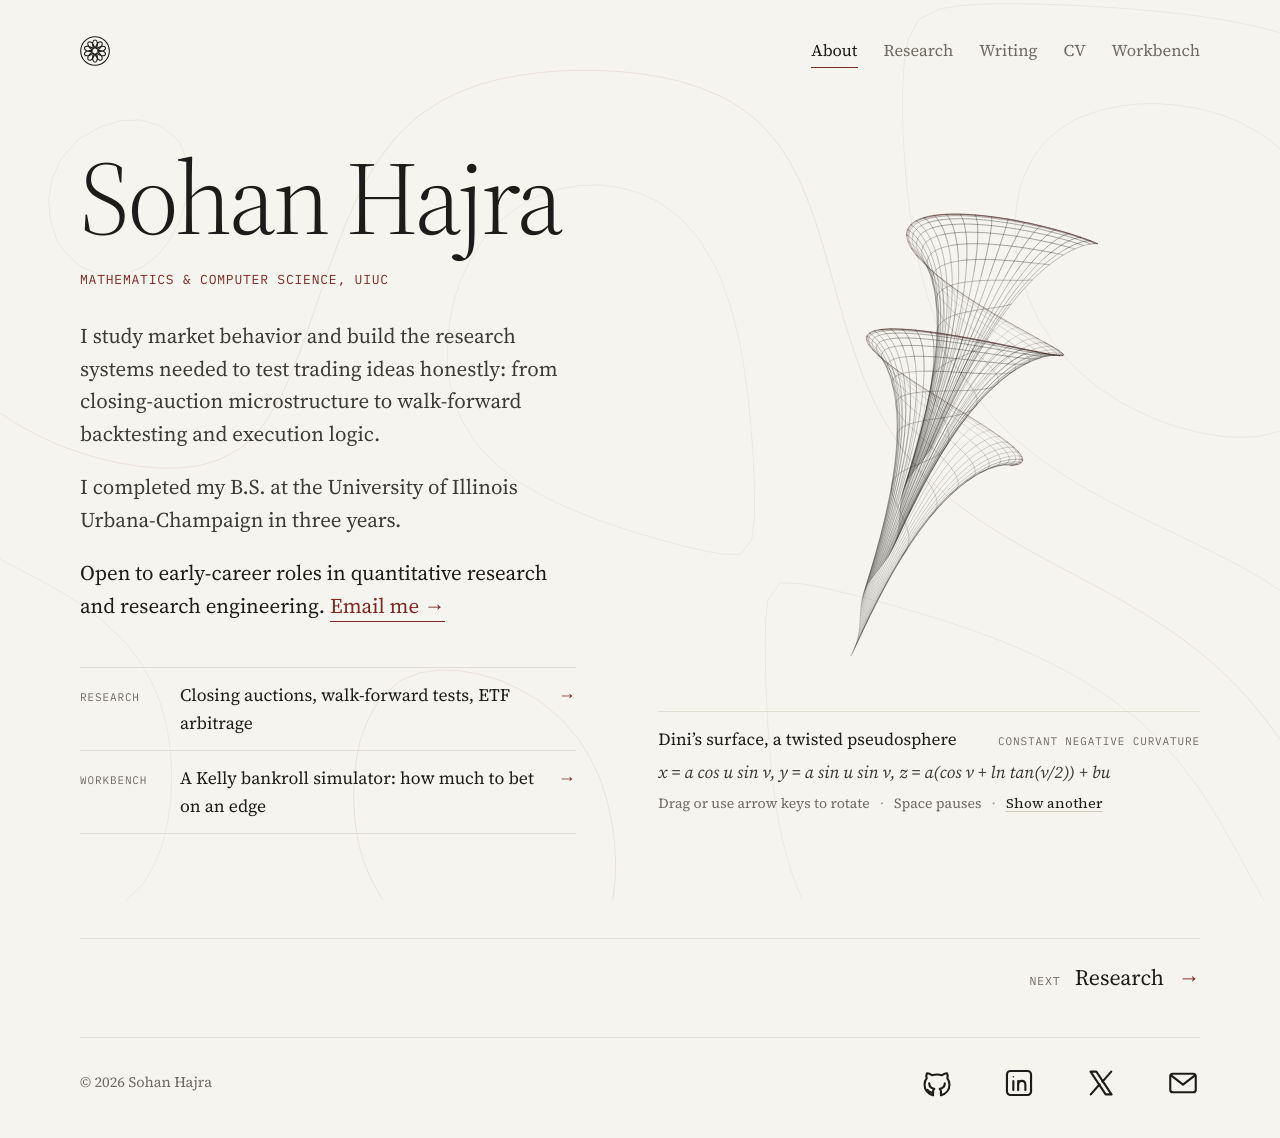
==== index.html @ a14c6133 "Review fixes: more space under sequel kicker (more on phone), question marks in Revisited heads, car" ====
<!doctype html>
<html lang="en">
<head>
  <meta charset="utf-8">
  <meta name="viewport" content="width=device-width, initial-scale=1">
  <title>Sohan Hajra</title>
  <meta name="description" content="Sohan Hajra: Mathematics & Computer Science, UIUC. Market-microstructure research, systematic trading research infrastructure, and trading-system engineering.">
  <meta name="theme-color" content="#f6f4ee">
  <meta name="author" content="Sohan Hajra">
  <link rel="canonical" href="https://sohanhajra.github.io/">
  <meta property="og:title" content="Sohan Hajra · Quantitative research & trading systems">
  <meta property="og:description" content="Market-microstructure research, systematic trading research infrastructure, and trading-system engineering.">
  <meta property="og:type" content="website">
  <meta property="og:url" content="https://sohanhajra.github.io/">
  <meta property="og:image" content="https://sohanhajra.github.io/assets/og.jpg">
  <meta name="twitter:card" content="summary_large_image">
  <meta name="twitter:image" content="https://sohanhajra.github.io/assets/og.jpg">
  <link rel="alternate" type="application/rss+xml" title="Sohan Hajra · Writing" href="writing/feed.xml">
<link rel="icon" href="favicon.svg" type="image/svg+xml">
  <link rel="manifest" href="site.webmanifest">
  <link rel="preload" href="assets/fonts/sourceserif4-normal-300-600-latin.woff2" as="font" type="font/woff2" crossorigin>
  <link rel="stylesheet" href="assets/fonts.css">
  <link rel="stylesheet" href="assets/styles.css">
  <script src="assets/nav.js" defer></script>
  <script src="assets/ambient.js" defer></script>
  <script src="assets/hero.js" defer></script>
  <script src="assets/kelly.js" defer></script>
</head>
<body>
<script>(function(){var h=location.hash.slice(1),o={research:1,writing:1,cv:1,workbench:1,play:1,kelly:1,work:1,approach:1,publication:1,experience:1,"additional-work":1};document.body.setAttribute("data-page",o[h]?"other":"about")})()</script>
<div class="ambient" aria-hidden="true"><canvas id="ambient"></canvas></div>
<a class="skip-link" href="#main">Skip to content</a>
<div class="site">
  <header class="site-header"><a class="brand" href="#about" aria-label="Sohan Hajra, home"><svg class="sigil" viewBox="0 0 64 64" aria-hidden="true" focusable="false"><circle class="sigil-ring" cx="32" cy="32" r="30.5"/><path class="sigil-rose" pathLength="10" d="M35 26.8C35.8 25 36.4 23.1 36.8 21.3C37.1 19.5 37.2 17.8 37.1 16.2C37 14.7 36.7 13.3 36.2 12.1C35.8 11 35.1 10 34.4 9.4C33.6 8.8 32.8 8.5 32 8.5C31.2 8.5 30.4 8.8 29.6 9.4C28.9 10 28.2 11 27.8 12.1C27.3 13.3 27 14.7 26.9 16.2C26.8 17.8 26.9 19.5 27.2 21.3C27.6 23.1 28.2 25 29 26.8M36 36.5C37.5 37.8 39.1 38.9 40.7 39.8C42.3 40.7 43.9 41.4 45.4 41.8C46.9 42.1 48.4 42.3 49.6 42.2C50.9 42.1 51.9 41.7 52.7 41.2C53.5 40.7 54.1 40 54.3 39.3C54.6 38.5 54.6 37.6 54.2 36.7C53.8 35.8 53.2 34.9 52.2 34.1C51.3 33.3 50 32.6 48.6 32C47.1 31.4 45.4 31 43.6 30.8C41.8 30.5 39.9 30.5 37.9 30.7M26.5 34.4C24.8 35.4 23.2 36.6 21.9 37.8C20.5 39.1 19.4 40.4 18.6 41.7C17.7 43.1 17.2 44.4 16.9 45.6C16.6 46.8 16.6 47.9 16.8 48.9C17 49.8 17.5 50.5 18.2 51C18.9 51.5 19.7 51.7 20.7 51.7C21.6 51.6 22.7 51.2 23.7 50.6C24.8 49.9 25.9 49 26.9 47.8C27.9 46.6 28.8 45.1 29.6 43.4C30.4 41.8 31 39.9 31.4 38M31.4 26C31 24.1 30.4 22.2 29.6 20.6C28.8 18.9 27.9 17.4 26.9 16.2C25.9 15 24.8 14.1 23.7 13.4C22.7 12.8 21.6 12.4 20.7 12.3C19.7 12.3 18.9 12.5 18.2 13C17.5 13.5 17 14.2 16.8 15.1C16.6 16.1 16.6 17.2 16.9 18.4C17.2 19.6 17.7 20.9 18.6 22.3C19.4 23.6 20.5 24.9 21.9 26.2C23.2 27.4 24.8 28.6 26.5 29.6M37.9 33.3C39.9 33.5 41.8 33.5 43.6 33.2C45.4 33 47.1 32.6 48.6 32C50 31.4 51.3 30.7 52.2 29.9C53.2 29.1 53.8 28.2 54.2 27.3C54.6 26.4 54.6 25.5 54.3 24.7C54.1 24 53.5 23.3 52.7 22.8C51.9 22.3 50.9 21.9 49.6 21.8C48.4 21.7 46.9 21.9 45.4 22.2C43.9 22.6 42.3 23.3 40.7 24.2C39.1 25.1 37.5 26.2 36 27.5M29 37.2C28.2 39 27.6 40.9 27.2 42.7C26.9 44.5 26.8 46.2 26.9 47.8C27 49.3 27.3 50.7 27.8 51.9C28.2 53 28.9 54 29.6 54.6C30.4 55.2 31.2 55.5 32 55.5C32.8 55.5 33.6 55.2 34.4 54.6C35.1 54 35.8 53 36.2 51.9C36.7 50.7 37 49.3 37.1 47.8C37.2 46.2 37.1 44.5 36.8 42.7C36.4 40.9 35.8 39 35 37.2M28 27.5C26.5 26.2 24.9 25.1 23.3 24.2C21.7 23.3 20.1 22.6 18.6 22.2C17.1 21.9 15.6 21.7 14.4 21.8C13.1 21.9 12.1 22.3 11.3 22.8C10.5 23.3 9.9 24 9.7 24.7C9.4 25.5 9.4 26.4 9.8 27.3C10.2 28.2 10.8 29.1 11.8 29.9C12.7 30.7 14 31.4 15.4 32C16.9 32.6 18.6 33 20.4 33.2C22.2 33.5 24.1 33.5 26.1 33.3M37.5 29.6C39.2 28.6 40.8 27.4 42.1 26.2C43.5 24.9 44.6 23.6 45.4 22.3C46.3 20.9 46.8 19.6 47.1 18.4C47.4 17.2 47.4 16.1 47.2 15.1C47 14.2 46.5 13.5 45.8 13C45.1 12.5 44.3 12.3 43.3 12.3C42.4 12.4 41.3 12.8 40.3 13.4C39.2 14.1 38.1 15 37.1 16.2C36.1 17.4 35.2 18.9 34.4 20.6C33.6 22.2 33 24.1 32.6 26M32.6 38C33 39.9 33.6 41.8 34.4 43.4C35.2 45.1 36.1 46.6 37.1 47.8C38.1 49 39.2 49.9 40.3 50.6C41.3 51.2 42.4 51.6 43.3 51.7C44.3 51.7 45.1 51.5 45.8 51C46.5 50.5 47 49.8 47.2 48.9C47.4 47.9 47.4 46.8 47.1 45.6C46.8 44.4 46.3 43.1 45.4 41.7C44.6 40.4 43.5 39.1 42.1 37.8C40.8 36.6 39.2 35.4 37.5 34.4M26.1 30.7C24.1 30.5 22.2 30.5 20.4 30.8C18.6 31 16.9 31.4 15.4 32C14 32.6 12.7 33.3 11.8 34.1C10.8 34.9 10.2 35.8 9.8 36.7C9.4 37.6 9.4 38.5 9.7 39.3C9.9 40 10.5 40.7 11.3 41.2C12.1 41.7 13.1 42.1 14.4 42.2C15.6 42.3 17.1 42.1 18.6 41.8C20.1 41.4 21.7 40.7 23.3 39.8C24.9 38.9 26.5 37.8 28 36.5"/></svg><span class="wordmark">Sohan Hajra</span></a><nav class="primary-nav" aria-label="Primary"><a href="#about">About</a><a href="#research">Research</a><a href="#writing">Writing</a><a href="#cv">CV</a><a href="#workbench">Workbench</a></nav></header>

  <main id="main" tabindex="-1">

    <!-- ABOUT -->
    <section id="about" class="page-section" aria-labelledby="about-title">
      <div class="about-grid">
        <div class="about-intro">
          <h1 id="about-title" class="about-name">Sohan Hajra</h1>
          <p class="about-id">Mathematics &amp; Computer Science, UIUC</p>
        </div>
        <div class="about-more">
          <div class="about-bio">
            <p>I study market behavior and build the research systems needed to test trading ideas honestly: from closing-auction microstructure to walk-forward backtesting and execution logic.</p>
            <p>I completed my B.S. at the University of Illinois Urbana-Champaign in three years.</p>
            <p class="open-to">Open to early-career roles in quantitative research and research engineering. <a href="mailto:sohancollege27@gmail.com">Email me&nbsp;→</a></p>
          </div>
          <ul class="teasers" aria-label="Elsewhere on this site">
            <li><a href="#research"><span class="t-k">Research</span><span class="t-v">Closing auctions, walk-forward tests, ETF arbitrage</span><span class="arrow" aria-hidden="true">→</span></a></li>
            <li><a href="#workbench"><span class="t-k">Workbench</span><span class="t-v">A Kelly bankroll simulator: how much to bet on an edge</span><span class="arrow" aria-hidden="true">→</span></a></li>
          </ul>
        </div>

        <figure class="hero" aria-labelledby="hero-name">
          <div class="hero-stage" id="hero-stage">
            <canvas id="hero-canvas" tabindex="0" role="img" aria-label="An interactive mathematical object. Drag or use the arrow keys to rotate; press Space to pause."></canvas>
          </div>
          <figcaption>
            <div class="hero-title"><span id="hero-name">&nbsp;</span><span class="tag" id="hero-tag"></span></div>
            <div class="hero-eq" id="hero-eq" aria-live="polite"></div>
            <div class="hero-hint"><span id="hero-hint-text">Drag or use arrow keys to rotate</span><span class="dot kb-only" aria-hidden="true">·</span><span class="kb-only">Space pauses</span><span class="dot" aria-hidden="true">·</span><button class="text-button" type="button" id="hero-next">Show another</button></div>
            <noscript><p>Enable JavaScript to explore the mathematics.</p></noscript>
          </figcaption>
        </figure>
      </div>
      <div class="next"><a href="#research"><span class="label">Next</span>Research <span class="arrow" aria-hidden="true">→</span></a></div>
    </section>

    <!-- RESEARCH -->
    <section id="research" class="page-section" hidden aria-labelledby="research-title">
      <p class="kicker">Research</p>
      <h1 id="research-title" class="section-title">Making the path from idea to evidence harder to fool.</h1>
      <p class="section-lede">The recurring theme is not a specific model. It is a way of working.</p>
      <ol class="principles">
        <li><strong><span class="n">01</span>Separate selection from evaluation</strong><span>Training and validation data make the choices. The final test set stays out of the decision loop.</span></li>
        <li><strong><span class="n">02</span>Benchmark before celebrating</strong><span>A result matters only against a credible baseline, realistic costs, and the risk it takes.</span></li>
        <li><strong><span class="n">03</span>Explain the miss</strong><span>When a result disappoints, attribution and failure analysis teach more than another parameter sweep.</span></li>
      </ol>

      <div class="group">
        <div class="group-head"><h2>Selected work</h2><span class="aside">The site is the map; GitHub is the evidence.</span></div>
        <ol class="entries">
          <li class="entry">
            <div class="entry-index">01</div>
            <div>
              <h3>Nasdaq Closing Auction Forecasting</h3>
              <p class="field">Market microstructure <span class="note-tag">Public code · private data</span></p>
              <p class="q">Can information available before the close improve forecasts of the final closing-cross price, without leaking future auction information?</p>
              <div class="body"><p>A leakage-safe, fixed-horizon pipeline around indicative prices, signed imbalance, paired volume, and liquidity, comparing market-price baselines with OLS, Ridge, and XGBoost under chronological validation.</p></div>
              <div class="entry-links"><a href="research/nasdaq.html">Research overview →</a><a href="https://github.com/sohanHajra/nasdaq-closing-auction-research" target="_blank" rel="noopener">GitHub<span class="ext" aria-hidden="true">↗</span><span class="visually-hidden"> (opens in a new tab)</span></a></div>
            </div>
            <ul class="stats" aria-label="Key figures">
              <li><span class="v">6</span><span class="k">fixed horizons</span></li>
              <li><span class="v">3</span><span class="k">model families</span></li>
              <li><span class="v">Frozen</span><span class="k">final test set</span></li>
            </ul>
          </li>
          <li class="entry">
            <div class="entry-index">02</div>
            <div>
              <h3>Systematic Trading Research Platform</h3>
              <p class="field">Systematic research</p>
              <p class="q">What survives when parameter choice, costs, warm-up history, and out-of-sample accounting are kept separate?</p>
              <div class="body"><p>Python and DuckDB, parameter sweeps, and 12-month training / 3-month out-of-sample walk-forward evaluation across 15 folds, with 5 bps turnover costs, benchmark comparison, and trade and regime attribution.</p>
              <p class="result">The baseline reduced drawdown but did not beat SPY on return or Sharpe. The failure analysis is part of the project.</p></div>
              <div class="entry-links"><a href="research/systematic-trading.html">Research overview →</a><a href="https://github.com/sohanHajra/quant_trading_system" target="_blank" rel="noopener">GitHub<span class="ext" aria-hidden="true">↗</span><span class="visually-hidden"> (opens in a new tab)</span></a></div>
            </div>
            <ul class="stats" aria-label="Out-of-sample results against SPY buy and hold">
              <li><span class="v">9.2%</span><span class="k">CAGR</span><span class="k bench">SPY 17.1%</span></li>
              <li><span class="v">0.82</span><span class="k">Sharpe</span><span class="k bench">SPY 1.07</span></li>
              <li><span class="v">&minus;11.8%</span><span class="k">max drawdown</span><span class="k bench">SPY &minus;19.0%</span></li>
            </ul>
          </li>
          <li class="entry">
            <div class="entry-index">03</div>
            <div>
              <h3>USO–WTI ETF/Futures Arbitrage</h3>
              <p class="field">Execution &amp; trading systems · UIUC team project</p>
              <p class="q">How does a simple fair-value dislocation idea change once venue selection, inventory, order sizing, and working-order safety become real constraints?</p>
              <div class="body"><p>My focus was the ETF-arbitrage strategy: refining C++ execution logic around a crude-futures fair-value proxy, with inventory-aware skew, position-sensitive sizing, configurable aggressiveness, and working-order guards.</p></div>
              <div class="entry-links"><a href="research/uso-wti.html">Project overview →</a><a href="https://github.com/sohanHajra/USO-WTI_ETF-Futures_Arbitrage-FIN_556" target="_blank" rel="noopener">GitHub<span class="ext" aria-hidden="true">↗</span><span class="visually-hidden"> (opens in a new tab)</span></a></div>
            </div>
            <ol class="flow" aria-label="Execution decision path">
              <li>CME fair-value proxy</li>
              <li>inventory skew</li>
              <li>best USO venue</li>
              <li>threshold + sizing</li>
              <li>limit order</li>
            </ol>
          </li>
        </ol>
      </div>

      <div class="group">
        <div class="group-head"><h2>Proposals Lab</h2><span class="status done">01 released Nov 22, 2026</span></div>
        <div class="entry">
          <div class="entry-index">∞</div>
          <div>
            <h3>A weekly research-proposal series</h3>
            <div class="body"><p>Each question goes from a one-page proposal to running code. Hypotheses are written down before results, dead ends stay in the log, and null results get published. The first, <a href="#writing">01 · From Signal to Fill</a>, came out on November 22, 2026 with an inconclusive verdict, reported as is. Its first sequel, <a href="writing/01-signal-to-fill.html#s01b">01.b · Signal Cost Confirm</a>, came out on November 25, 2026 and is supported: the cost to a taker acting on a signal showed up on all twelve unseen test days.</p><p>Every release goes through claimcheck, the lab&rsquo;s own checker. Each number in the public notes is traced to the results file it came from, and the check fails if any sentence disagrees with the data. It also confirms that every cited source says how deeply it was read and that the preregistration was committed before any test data was touched.</p></div>
            <div class="entry-links"><a href="https://github.com/sohanHajra/Proposals" target="_blank" rel="noopener">Proposals on GitHub<span class="ext" aria-hidden="true">↗</span><span class="visually-hidden"> (opens in a new tab)</span></a><a href="https://github.com/sohanHajra/Proposals/tree/main/claimcheck" target="_blank" rel="noopener">claimcheck<span class="ext" aria-hidden="true">↗</span><span class="visually-hidden"> (opens in a new tab)</span></a></div>
          </div>
          <ul class="stats" aria-label="Series rules">
            <li><span class="v">Pre-reg</span><span class="k">before test data</span></li>
            <li><span class="v">Null</span><span class="k">results published</span></li>
            <li><span class="v">Traced</span><span class="k">every number</span></li>
          </ul>
        </div>
      </div>

      <div class="group">
        <div class="group-head"><h2>Publication</h2><span class="aside">Research beyond markets</span></div>
        <div class="pub">
          <div class="entry-index">ACM</div>
          <div>
            <h3>An N-Gram Framework for Sentiment and Emotion-Aware Word Association Games</h3>
            <p class="field">ACM SIGAI · AI Matters 11(1) · 2025</p>
            <div class="body"><p>Undergraduate research with a multidisciplinary Penn State team, combining n-gram co-occurrence and GloVe embeddings with VADER sentiment and SenticNet emotion labels. I contributed model development, RMSE-based evaluation, analysis, and technical writing.</p></div>
            <div class="entry-links"><a href="https://doi.org/10.1145/3774399.3774407" target="_blank" rel="noopener">DOI 10.1145/3774399.3774407<span class="ext" aria-hidden="true">↗</span><span class="visually-hidden"> (opens in a new tab)</span></a></div>
          </div>
        </div>
      </div>
      <div class="next"><a href="#writing"><span class="label">Next</span>Writing <span class="arrow" aria-hidden="true">→</span></a></div>
    </section>

    <!-- WRITING -->
    <section id="writing" class="page-section" hidden aria-labelledby="writing-title">
      <p class="kicker">Writing</p>
      <h1 id="writing-title" class="section-title">Proposals, one a week.</h1>
      <p class="section-lede">Each post is a research question taken from a one-page proposal to running code, with what I believed, what broke, and what I believe now.</p>
      <div class="group">
        <div class="group-head"><h2>Posts</h2><span class="aside">A new proposal each week<a class="rss" href="writing/feed.xml"><svg viewBox="0 0 16 16" aria-hidden="true"><circle cx="3" cy="13" r="1.6" fill="currentColor"/><path d="M2 7.5a6.5 6.5 0 0 1 6.5 6.5M2 2.5A11.5 11.5 0 0 1 13.5 14" fill="none" stroke="currentColor" stroke-width="1.6"/></svg>RSS</a></span></div>
        <ol class="posts">
          <li class="post card2">
            <div class="entry-index">01</div>
            <div>
              <h3><a class="stretch" href="writing/01-signal-to-fill.html">From Signal to Fill</a></h3>
              <p class="q">When market conditions are matched, does extra delay between a trading decision and its order&rsquo;s outcome cost price or fills?</p>
              <dl class="htv">
                <dt>Hypothesis</dt><dd>Extra delay from 1 ms to 500 ms raises a taker&rsquo;s execution shortfall and lowers a passive order&rsquo;s chance of filling.</dd>
                <dt>Test setup</dt><dd>The same decision replayed at nine delays on Binance BTCUSDT perpetual data, preregistered, two locked test days run once plus six days for breadth.</dd>
                <dt>Verdict</dt><dd><span class="chip v-inc">Inconclusive</span> Both primary tests are null, largely by design. A taker acting on book imbalance paid 0.52 to 0.66 bps by 500 ms, an upper end.</dd>
              </dl>
              <div class="seq"><ol><li><span class="n">01.b</span><span class="t"><a href="writing/01-signal-to-fill.html#s01b">Sequel · Signal Cost Confirm</a></span><span class="v"><span class="chip v-sup">Supported</span></span><span class="when">Nov 25, 2026 · revisited Nov 26</span></li></ol></div>
              <div class="row"><span class="cta">Read the full story <span aria-hidden="true">→</span></span>
                <span class="sec"><a href="https://github.com/sohanHajra/Proposals/blob/main/01-signal-to-fill/PROPOSAL.md" target="_blank" rel="noopener">Proposal<span class="ext" aria-hidden="true">↗</span><span class="visually-hidden"> (opens in a new tab)</span></a><a href="https://github.com/sohanHajra/Proposals/blob/main/01-signal-to-fill/LAB_NOTEBOOK.md" target="_blank" rel="noopener">Lab notebook<span class="ext" aria-hidden="true">↗</span><span class="visually-hidden"> (opens in a new tab)</span></a><a href="https://www.linkedin.com/feed/update/urn:li:activity:7530341721210077185/" target="_blank" rel="noopener">LinkedIn post<span class="ext" aria-hidden="true">↗</span><span class="visually-hidden"> (opens in a new tab)</span></a><a href="https://x.com/sohan_hajra/status/2124580066168295902" target="_blank" rel="noopener">X thread<span class="ext" aria-hidden="true">↗</span><span class="visually-hidden"> (opens in a new tab)</span></a></span></div>
            </div>
            <div class="meta"><span class="status done">Released</span><span>Nov 22, 2026</span><span>8 min read</span><span class="upd">Updated Nov 26</span></div>
          </li>
        </ol>
      </div>
      <div class="next"><a href="#cv"><span class="label">Next</span>CV <span class="arrow" aria-hidden="true">→</span></a></div>
    </section>

    <!-- CV -->
    <section id="cv" class="page-section" hidden aria-labelledby="cv-title">
      <p class="kicker">CV</p>
      <h1 id="cv-title" class="section-title">Education &amp; experience.</h1>
      <p class="section-lede">Math and CS at Illinois, finished in three years. I write the hypothesis down before I touch the data, and I publish what comes back, nulls included.</p>
      <p class="cv-stack"><span>Python</span> · <span>C++</span> · <span>SQL / DuckDB</span> · <span>PostgreSQL</span> · <span>XGBoost</span> · <span>Docker</span> · <span>AWS SageMaker</span> · <span>Linux</span></p>
      <p class="cv-pdf"><a href="assets/Sohan_Hajra_Resume.pdf" download>Résumé (PDF)</a></p>

      <div class="group">
        <div class="group-head"><h2>Education</h2></div>
        <ol class="timeline">
          <li class="tl">
            <p class="when"><time datetime="2025-01">Jan 2025</time> – <time datetime="2026-08">Aug 2026</time></p>
            <div><h3>University of Illinois Urbana-Champaign</h3><p class="role">B.S. Mathematics &amp; Computer Science</p><p class="d">Elected University Senator; Trading Division, Quant @ Illinois; Software Team, AIM Partners.</p></div>
          </li>
          <li class="tl">
            <p class="when"><time datetime="2023-08">Aug 2023</time> – <time datetime="2024-12">Dec 2024</time></p>
            <div><h3>The Pennsylvania State University</h3><p class="role">Computational Data Science</p><p class="d">Transferred to the University of Illinois Urbana-Champaign. Dean’s List Fall 2023, Spring 2024 and Fall 2024; President Walker Award (4.0 GPA, first semester).</p></div>
          </li>
        </ol>
      </div>

      <div class="group">
        <div class="group-head"><h2>Experience</h2><span class="aside">Most recent first</span></div>
        <ol class="timeline">
          <li class="tl">
            <p class="when">May – Aug 2025</p>
            <div><h3>Mercor</h3><p class="role">AI Evaluator · contract</p><p class="d">Rated large-language-model outputs for AI training projects, including voice tasks, and wrote the rubrics used to score them.</p></div>
          </li>
          <li class="tl">
            <p class="when">May – Dec 2024</p>
            <div><h3>The Pennsylvania State University</h3><p class="role">Undergraduate Student Researcher</p><p class="d">Built and evaluated sentiment- and emotion-aware word-association models in Dr. Jeremy Blum’s group, scored them by RMSE, and co-wrote the paper published in ACM SIGAI AI Matters.</p></div>
          </li>
          <li class="tl">
            <p class="when">Jun – Sep 2024</p>
            <div><h3>Spade Labs</h3><p class="role">Data Engineering Intern · Folio Venture Fellowship</p><p class="d">Built a Dockerized market-research pipeline on AWS SageMaker with Llama 2 (13B) and TweetNLP RoBERTa, loading 768-dimensional embeddings for 1M+ records into PostgreSQL/pgvector.</p></div>
          </li>
          <li class="tl">
            <p class="when">Jun – Jul 2024</p>
            <div><h3>Folio</h3><p class="role">Data Analyst Intern · Venture Fellowship, part-time</p><p class="d">Wrote ETL jobs in Pandas, Airflow and SQLAlchemy, with schema checks, DAG tests and retries so failures showed up early.</p></div>
          </li>
          <li class="tl">
            <p class="when">May – Aug 2024</p>
            <div><h3>RadicalX</h3><p class="role">AI Engineering Intern · part-time, remote</p><p class="d">Prototyped containerized AI services and prompt-evaluation workflows in Python on the OpenAI and Gemini APIs, tracked in MLflow and monitored with Prometheus.</p></div>
          </li>
        </ol>
        <p class="cv-also">Interests: poker, chess, and soccer.</p>
        <p class="cv-request"><a href="assets/Sohan_Hajra_Resume.pdf" download>Download the full résumé (PDF)</a></p>
      </div>
      <div class="next"><a href="#workbench"><span class="label">Next</span>Workbench <span class="arrow" aria-hidden="true">→</span></a></div>
    </section>

    <!-- WORKBENCH -->
    <section id="workbench" class="page-section" hidden aria-labelledby="workbench-title">
      <p class="kicker">Workbench</p>
      <h1 id="workbench-title" class="section-title">Things to touch.</h1>
      <p class="section-lede">A small simulator about sizing a bet, an agent eval, and two earlier builds, revisited.</p>

      <section class="lab" id="kelly" aria-labelledby="kelly-title">
        <div class="lab-head">
          <div>
            <h2 id="kelly-title">How much should you bet on an edge?</h2>
            <p>Each line is one bankroll making the same repeated bet, staking a fixed fraction each time. Bet the Kelly fraction and growth is fastest; bet more and the paths get wilder, until around twice Kelly the typical bankroll stops growing at all.</p>
          </div>
          <div class="buttons"><button class="btn" type="button" id="kelly-pause" aria-pressed="false">Pause</button><button class="btn" type="button" id="kelly-reset">Reset</button></div>
        </div>
        <div class="lab-grid">
          <div>
            <div class="plot plot-main"><canvas id="kelly-paths" role="img" aria-label="Simulated bankroll paths on a logarithmic scale"></canvas></div>
            <p class="plot-label"><span>Bankroll, log scale · <span class="num" id="kelly-n">0</span> bets</span><span><span class="legend-line" aria-hidden="true"></span>e<sup>n·g(f)</sup><span class="legend-dash" aria-hidden="true"></span>at Kelly, for comparison</span></p>
          </div>
          <div class="controls">
            <div class="control">
              <label for="k-p"><span>Win probability <i>p</i></span><output id="k-p-out" for="k-p">0.55</output></label>
              <input type="range" id="k-p" min="0.40" max="0.75" step="0.01" value="0.55">
            </div>
            <div class="control">
              <label for="k-b"><span>Payout <i>b</i> (net odds b:1)</span><output id="k-b-out" for="k-b">1.0</output></label>
              <input type="range" id="k-b" min="0.5" max="3" step="0.1" value="1">
            </div>
            <div class="control">
              <label for="k-m"><span>Bet size, multiple of Kelly</span><output id="k-m-out" for="k-m">1.00×</output></label>
              <input type="range" id="k-m" min="0" max="3" step="0.05" value="1">
            </div>
            <div>
              <div class="plot plot-g"><canvas id="kelly-g" role="img" aria-label="Expected log growth per bet as a function of bet fraction"></canvas></div>
              <p class="plot-label"><span>Growth g(f) against fraction f</span><span class="num" id="kelly-g-axis"></span></p>
            </div>
          </div>
          <ul class="readout lab-full" aria-live="polite">
            <li><span class="k">Kelly fraction f*</span><span class="v" id="r-fstar">–</span></li>
            <li><span class="k">Your fraction f</span><span class="v" id="r-f">–</span></li>
            <li><span class="k">Growth g(f) per bet</span><span class="v" id="r-g">–</span></li>
            <li><span class="k">Median bankroll</span><span class="v" id="r-med">–</span></li>
          </ul>
        </div>
        <div class="equations">
          <div><span class="eq">f* = p − q / b</span><span class="k">Kelly fraction, with q = 1 − p</span></div>
          <div><span class="eq">g(f) = p ln(1 + b f) + q ln(1 − f)</span><span class="k">expected log growth per bet</span></div>
          <div><span class="eq">W<sub>n</sub> ≈ W<sub>0</sub> e<sup>n g(f)</sup></span><span class="k">typical bankroll after n bets</span></div>
        </div>
        <p class="kelly-note">Simulated coin flips; the same random draws are reused as you move the sliders, so you see the effect of the fraction, not of new luck. Reset draws new ones.</p>
      </section>

      <div class="group">
        <div class="group-head"><h2>Agent evals</h2><span class="aside">Graders that check the work, not the report</span></div>
        <ol class="entries builds">
          <li class="entry">
            <div class="entry-index">E1</div>
            <div>
              <h3>Handoff Drift Eval</h3>
              <p class="field">Agent evaluation · 2026</p>
              <p class="q">Does a coding agent actually finish a multi-file change, or only say that it did?</p>
              <div class="body"><p>A small agent task with its grader. The agent migrates a fill-reconciliation pipeline from float dollars to integer cents across two files, then regenerates the books and a handoff manifest. The grader ignores the agent's report: it runs the agent's pipeline on a holdout batch in a separate process and checks the files left on disk.</p>
              <p class="result">A reference solution passes and eight deliberately broken variants fail. The README lists what the grader does not catch.</p></div>
              <div class="entry-links"><a href="https://github.com/sohanHajra/handoff-drift-eval" target="_blank" rel="noopener">Handoff Drift Eval on GitHub<span class="ext" aria-hidden="true">↗</span><span class="visually-hidden"> (opens in a new tab)</span></a></div>
            </div>
            <ul class="stats" aria-label="Grader">
              <li><span class="v">3</span><span class="k">checks on disk</span></li>
              <li><span class="v">8 / 8</span><span class="k">broken variants caught</span></li>
            </ul>
          </li>
        </ol>
      </div>

      <div class="group">
        <div class="group-head"><h2>Earlier builds, revisited</h2><span class="aside">Kept secondary to the research</span></div>
        <ol class="entries builds">
          <li class="entry">
            <div class="entry-index">A</div>
            <div>
              <h3>Quizzo</h3>
              <p class="field">AI / product engineering · 2024, revisited 2026</p>
              <div class="body"><p>A personal LLM quiz builder, prompted by generic questions not matching my own notes before exams. PDFs are chunked and embedded with Vertex AI, context is retrieved from Chroma, and Gemini writes structured multiple-choice questions through LangChain. The 2026 pass revisits validation, state, retries, configuration, and tests.</p>
              <p class="result">An early learning prototype, not a production service or a validated study-outcomes claim.</p></div>
              <div class="entry-links"><a href="https://github.com/sohanHajra/Quizzo" target="_blank" rel="noopener">Quizzo on GitHub<span class="ext" aria-hidden="true">↗</span><span class="visually-hidden"> (opens in a new tab)</span></a></div>
            </div>
            <ul class="stats" aria-label="Stack"><li><span class="v">RAG</span><span class="k">Vertex AI · Chroma · Gemini</span></li></ul>
          </li>
          <li class="entry">
            <div class="entry-index">B</div>
            <div>
              <h3>ChainDEX</h3>
              <p class="field">Crypto / DeFi systems · 2023, revisited 2026</p>
              <div class="body"><p>A historical educational DEX prototype exploring AMM liquidity pools and on-chain execution: a React interface around Uniswap V2-style router, factory, pair, and ERC-20 contracts, with swap quoting, approvals, minimum-output protection, and transaction-state handling.</p>
              <p class="result">An older learning system, not a production exchange or audited smart-contract product.</p></div>
              <div class="entry-links"><a href="https://github.com/sohanHajra/ChainDEX" target="_blank" rel="noopener">ChainDEX on GitHub<span class="ext" aria-hidden="true">↗</span><span class="visually-hidden"> (opens in a new tab)</span></a></div>
            </div>
            <ul class="stats" aria-label="Stack"><li><span class="v">AMM</span><span class="k">Uniswap V2-style · React</span></li></ul>
          </li>
        </ol>
      </div>
      <div class="next"><a href="#about"><span class="label">Back to the start</span>About <span class="arrow" aria-hidden="true">↺</span></a></div>
    </section>
  </main>

  <footer class="site-footer"><span>© <span data-year>2026</span> Sohan Hajra</span><ul class="social" aria-label="Elsewhere"><li><a href="https://github.com/sohanHajra" target="_blank" rel="noopener" title="GitHub"><svg class="icon" viewBox="0 0 24 24" aria-hidden="true" focusable="false"><path d="M9.2 20.6c-3.6-.9-6-3.9-6-7.6 0-1.6.5-3.1 1.5-4.3-.3-1.1-.3-2.4.2-3.6 1.3 0 2.6.6 3.6 1.4 1.1-.3 2.3-.5 3.5-.5s2.4.2 3.5.5c1-.8 2.3-1.4 3.6-1.4.5 1.2.5 2.5.2 3.6 1 1.2 1.5 2.7 1.5 4.3 0 3.7-2.4 6.7-6 7.6"/><path d="M14.8 20.6v-2.4c0-.9-.3-1.6-.9-2.1 2.1-.3 3.6-1.5 3.6-3.9"/><path d="M9.2 20.6v-2.4c0-.9.3-1.6.9-2.1-2.1-.3-3.6-1.5-3.6-3.9"/><path d="M9.2 18.7c-2.3.5-3.1-.7-3.9-1.9"/></svg><span class="visually-hidden">GitHub</span><span class="visually-hidden"> (opens in a new tab)</span></a></li><li><a href="https://www.linkedin.com/in/sohan-hajra/" target="_blank" rel="noopener" title="LinkedIn"><svg class="icon" viewBox="0 0 24 24" aria-hidden="true" focusable="false"><rect x="3.5" y="3.5" width="17" height="17" rx="2.5"/><path d="M8 10.6V17"/><circle cx="8" cy="7.6" r=".55" fill="currentColor"/><path d="M11.4 17v-6.4M11.4 13.4c0-1.7 1.1-2.9 2.6-2.9s2.5 1.1 2.5 2.9V17"/></svg><span class="visually-hidden">LinkedIn</span><span class="visually-hidden"> (opens in a new tab)</span></a></li><li><a href="https://x.com/sohan_hajra" target="_blank" rel="noopener" title="X"><svg class="icon" viewBox="0 0 24 24" aria-hidden="true" focusable="false"><path d="M4.6 4h4.1l10.7 16h-4.1z"/><path d="M19.2 4l-6.1 7M4.8 20l6.2-7.1"/></svg><span class="visually-hidden">X</span><span class="visually-hidden"> (opens in a new tab)</span></a></li><li><a href="mailto:sohancollege27@gmail.com" title="Email"><svg class="icon" viewBox="0 0 24 24" aria-hidden="true" focusable="false"><rect x="3" y="5.5" width="18" height="13" rx="1.8"/><path d="m3.6 6.6 8.4 6.6 8.4-6.6"/></svg><span class="visually-hidden">Email sohancollege27@gmail.com</span></a></li></ul></footer>
</div>
</body>
</html>
---- assets/fonts.css ----
/* Self-hosted subsets: Source Serif 4 (OFL) and IBM Plex Mono (OFL), via Google Fonts. */
@font-face{font-family:'IBM Plex Mono';font-style:normal;font-weight:400;font-display:swap;src:url(fonts/ibmplexmono-normal-400-latin.woff2) format('woff2');unicode-range:U+0000-00FF, U+0131, U+0152-0153, U+02BB-02BC, U+02C6, U+02DA, U+02DC, U+0304, U+0308, U+0329, U+2000-206F, U+20AC, U+2122, U+2191, U+2193, U+2212, U+2215, U+FEFF, U+FFFD;}
@font-face{font-family:'IBM Plex Mono';font-style:normal;font-weight:500;font-display:swap;src:url(fonts/ibmplexmono-normal-500-latin.woff2) format('woff2');unicode-range:U+0000-00FF, U+0131, U+0152-0153, U+02BB-02BC, U+02C6, U+02DA, U+02DC, U+0304, U+0308, U+0329, U+2000-206F, U+20AC, U+2122, U+2191, U+2193, U+2212, U+2215, U+FEFF, U+FFFD;}
@font-face{font-family:'Source Serif 4';font-style:italic;font-weight:300 500;font-display:swap;src:url(fonts/sourceserif4-italic-300-500-greek.woff2) format('woff2');unicode-range:U+0370-0377, U+037A-037F, U+0384-038A, U+038C, U+038E-03A1, U+03A3-03FF;}
@font-face{font-family:'Source Serif 4';font-style:italic;font-weight:300 500;font-display:swap;src:url(fonts/sourceserif4-italic-300-500-latin-ext.woff2) format('woff2');unicode-range:U+0100-02BA, U+02BD-02C5, U+02C7-02CC, U+02CE-02D7, U+02DD-02FF, U+0304, U+0308, U+0329, U+1D00-1DBF, U+1E00-1E9F, U+1EF2-1EFF, U+2020, U+20A0-20AB, U+20AD-20C4, U+2113, U+2C60-2C7F, U+A720-A7FF;}
@font-face{font-family:'Source Serif 4';font-style:italic;font-weight:300 500;font-display:swap;src:url(fonts/sourceserif4-italic-300-500-latin.woff2) format('woff2');unicode-range:U+0000-00FF, U+0131, U+0152-0153, U+02BB-02BC, U+02C6, U+02DA, U+02DC, U+0304, U+0308, U+0329, U+2000-206F, U+20AC, U+2122, U+2191, U+2193, U+2212, U+2215, U+FEFF, U+FFFD;}
@font-face{font-family:'Source Serif 4';font-style:normal;font-weight:300 600;font-display:swap;src:url(fonts/sourceserif4-normal-300-600-greek.woff2) format('woff2');unicode-range:U+0370-0377, U+037A-037F, U+0384-038A, U+038C, U+038E-03A1, U+03A3-03FF;}
@font-face{font-family:'Source Serif 4';font-style:normal;font-weight:300 600;font-display:swap;src:url(fonts/sourceserif4-normal-300-600-latin-ext.woff2) format('woff2');unicode-range:U+0100-02BA, U+02BD-02C5, U+02C7-02CC, U+02CE-02D7, U+02DD-02FF, U+0304, U+0308, U+0329, U+1D00-1DBF, U+1E00-1E9F, U+1EF2-1EFF, U+2020, U+20A0-20AB, U+20AD-20C4, U+2113, U+2C60-2C7F, U+A720-A7FF;}
@font-face{font-family:'Source Serif 4';font-style:normal;font-weight:300 600;font-display:swap;src:url(fonts/sourceserif4-normal-300-600-latin.woff2) format('woff2');unicode-range:U+0000-00FF, U+0131, U+0152-0153, U+02BB-02BC, U+02C6, U+02DA, U+02DC, U+0304, U+0308, U+0329, U+2000-206F, U+20AC, U+2122, U+2191, U+2193, U+2212, U+2215, U+FEFF, U+FFFD;}
---- assets/styles.css ----
/* Sohan Hajra — site styles. One paper, one ink, one accent, one curve. */
:root {
  --paper: #f6f4ee;
  --ink: #1d1c1a;
  --ink-2: #3d3b37;
  --muted: #6e6a62;
  --faint: #a29d92;
  --line: #e2ddd2;
  --line-strong: #cfc9bc;
  --accent: #7b2b23;          /* oxblood */
  --accent-wash: rgba(123, 43, 35, .07);
  --serif: "Source Serif 4", "Source Serif Pro", Georgia, "Times New Roman", serif;
  --mono: "IBM Plex Mono", ui-monospace, "SFMono-Regular", Menlo, Consolas, monospace;
  --ease: cubic-bezier(.22, .8, .24, 1);
  --measure: 36rem;
  --max: 1120px;
  --gutter: clamp(20px, 5vw, 56px);
}

*, *::before, *::after { box-sizing: border-box; }
html { -webkit-text-size-adjust: 100%; text-size-adjust: 100%; }
body {
  margin: 0;
  background: var(--paper);
  color: var(--ink);
  font-family: var(--serif);
  font-size: 18px;
  line-height: 1.6;
  font-optical-sizing: auto;
  font-variant-numeric: oldstyle-nums;
  -webkit-font-smoothing: antialiased;
  text-rendering: geometricPrecision; /* avoids hinted advance rounding (uneven letter gaps) on Linux/Android */
}
::selection { background: var(--accent); color: var(--paper); }
img { max-width: 100%; height: auto; display: block; }
p { margin: 0 0 1em; }
h1, h2, h3 { font-weight: 400; margin: 0; letter-spacing: -.012em; line-height: 1.15; }

a { color: inherit; text-decoration-line: underline; text-decoration-thickness: 1px; text-underline-offset: .22em; text-decoration-color: var(--line-strong); transition: color .24s var(--ease), text-decoration-color .24s var(--ease); }
a:hover { color: var(--accent); text-decoration-color: currentColor; }
:focus { outline: none; }
:focus-visible { outline: 1.5px solid var(--accent); outline-offset: 3px; border-radius: 2px; }
.ext { font-family: var(--serif); font-size: .82em; margin-left: .12em; color: var(--muted); text-decoration: none; display: inline-block; }
a:hover .ext { color: inherit; }

.visually-hidden { position: absolute !important; width: 1px; height: 1px; padding: 0; margin: -1px; overflow: hidden; clip: rect(0 0 0 0); white-space: nowrap; border: 0; }
.skip-link { position: absolute; left: 12px; top: -60px; z-index: 100; background: var(--ink); color: var(--paper); padding: 8px 14px; text-decoration: none; transition: top .24s var(--ease); }
.skip-link:focus { top: 12px; color: var(--paper); }

.mono, .num { font-family: var(--mono); font-variant-numeric: tabular-nums; letter-spacing: -.01em; }
sub, sup { line-height: 0; }
.kicker { font-family: var(--mono); font-size: 11.5px; letter-spacing: .08em; text-transform: uppercase; color: var(--muted); margin: 0 0 14px; }

/* Ambient field */
.ambient { position: fixed; inset: 0; z-index: 0; pointer-events: none; }
.ambient canvas { width: 100%; height: 100%; display: block; }

/* Frame */
.site { position: relative; z-index: 1; width: min(var(--max), 100% - 2 * var(--gutter)); margin: 0 auto; min-height: 100vh; display: flex; flex-direction: column; }
.site-header { display: flex; align-items: center; justify-content: space-between; gap: 18px 32px; flex-wrap: wrap; padding: 34px 0 0; }
/* Brand: the sigil (always) + the wordmark (hidden on About, where the big name already says it) */
.brand { display: inline-flex; align-items: center; gap: 12px; text-decoration: none; color: var(--ink); }
.brand:hover { color: var(--ink); }
.sigil { width: 30px; height: 30px; flex: none; display: block; overflow: visible; }
.sigil circle, .sigil path { fill: none; stroke: currentColor; stroke-width: 1.1px; vector-effect: non-scaling-stroke; stroke-linecap: round; stroke-linejoin: round; }
.sigil-ring { transition: stroke .32s var(--ease); }
.sigil-rose { stroke-linecap: butt; stroke-dasharray: 1 0; transition: stroke .32s var(--ease); }
.brand:hover .sigil, .brand:focus-visible .sigil { color: var(--accent); }
@media (prefers-reduced-motion: no-preference) {
  /* Each petal is its own subpath of length 1 (pathLength 10), so one dash period per petal: all ten bloom at once. */
  .brand:hover .sigil-rose, .brand:focus-visible .sigil-rose { animation: sigil-bloom 1.1s var(--ease) both; }
}
@keyframes sigil-bloom { from { stroke-dasharray: 0 1; } to { stroke-dasharray: 1 0; } }
.wordmark { font-size: 21px; letter-spacing: -.01em; transition: opacity .42s var(--ease), transform .42s var(--ease), visibility 0s linear 0s; }
body[data-page="about"] .wordmark { opacity: 0; transform: translateX(-6px); visibility: hidden; transition: opacity .3s var(--ease), transform .3s var(--ease), visibility 0s linear .3s; }
.primary-nav { display: flex; align-items: baseline; gap: 4px 26px; flex-wrap: wrap; font-size: 16.5px; }
.primary-nav a { text-decoration: none; color: var(--muted); position: relative; padding: 4px 0; }
.primary-nav a::after { content: ""; position: absolute; left: 0; right: 0; bottom: 0; height: 1px; background: var(--accent); transform: scaleX(0); transform-origin: left; transition: transform .32s var(--ease); }
.primary-nav a:hover { color: var(--ink); }
.primary-nav a[aria-current="page"] { color: var(--ink); }
.primary-nav a[aria-current="page"]::after { transform: scaleX(1); }

main { flex: 1; padding: clamp(48px, 9vh, 96px) 0 40px; }
main:focus, main:focus-visible { outline: none; }
.page-section[hidden] { display: none !important; }

.site-footer { display: flex; justify-content: space-between; align-items: center; gap: 12px 24px; flex-wrap: wrap; border-top: 1px solid var(--line); padding: 18px 0 28px; font-size: 14.5px; color: var(--muted); }
.site-footer a { color: var(--muted); }
.social { display: flex; gap: clamp(14px, 2.4vw, 28px); list-style: none; margin: 0 -10px 0 0; padding: 0; }
.social a { display: grid; place-items: center; width: 54px; height: 54px; color: var(--ink); border-radius: 50%; transition: color .24s var(--ease), transform .24s var(--ease); }
.social a:hover, .social a:focus-visible { color: var(--accent); transform: translateY(-2px); }
.social .icon { width: 34px; height: 34px; fill: none; stroke: currentColor; stroke-width: 1.5; stroke-linecap: round; stroke-linejoin: round; }
@media (max-width: 540px) { .site-footer { flex-wrap: nowrap; gap: 12px; } .site-footer > span { white-space: nowrap; } .social { gap: 6px; margin-right: -8px; } .social a { width: 42px; height: 42px; } .social .icon { width: 26px; height: 26px; } }
@media (max-width: 370px) { .site-footer { font-size: 13px; gap: 8px; } .social { gap: 2px; } .social a { width: 38px; height: 38px; } .social .icon { width: 23px; height: 23px; } }
@media (prefers-reduced-motion: reduce) { .social a:hover, .social a:focus-visible { transform: none; } }
.social .icon [fill="currentColor"] { stroke: none; }

/* Section heads */
.section-title { font-size: clamp(34px, 4.6vw, 52px); line-height: 1.06; margin: 0 0 18px; }
.section-lede { font-size: clamp(19px, 2vw, 22px); line-height: 1.5; color: var(--ink-2); max-width: 38rem; margin: 0; }
.group { margin-top: clamp(56px, 8vw, 88px); }
.group-head { display: flex; justify-content: space-between; align-items: baseline; gap: 16px; border-bottom: 1px solid var(--line); padding-bottom: 12px; margin-bottom: 4px; }
.group-head h2 { font-size: 15px; font-family: var(--mono); text-transform: uppercase; letter-spacing: .08em; color: var(--muted); font-weight: 400; }
.group-head .aside { font-size: 14.5px; color: var(--muted); }

/* Next link */
.next { margin-top: clamp(64px, 9vw, 104px); border-top: 1px solid var(--line); padding-top: 22px; display: flex; justify-content: flex-end; }
.next a { text-decoration: none; font-size: 22px; display: inline-flex; align-items: baseline; gap: 14px; }
.next a .label { font-family: var(--mono); font-size: 11.5px; letter-spacing: .08em; text-transform: uppercase; color: var(--muted); }
.next a .arrow { display: inline-block; transition: transform .32s var(--ease); color: var(--accent); }
.next a:hover .arrow { transform: translateX(5px); }

/* ---------- About ---------- */
.about-grid { display: grid; grid-template-columns: minmax(0, 1fr) minmax(0, 1.08fr); grid-template-areas: "intro hero" "more hero"; column-gap: clamp(32px, 6vw, 88px); align-items: center; }
.about-intro { grid-area: intro; align-self: end; }
.about-more { grid-area: more; align-self: start; }
.about-grid .hero { grid-area: hero; }
.about-name { font-size: clamp(54px, 8.4vw, 104px); line-height: .95; letter-spacing: -.03em; margin: 0 0 22px; font-weight: 350; }
.about-id { font-family: var(--mono); font-size: 13px; letter-spacing: .06em; text-transform: uppercase; color: var(--accent); margin: 0 0 30px; }
.about-bio { font-size: clamp(19px, 1.7vw, 21px); line-height: 1.55; max-width: 31rem; color: var(--ink-2); }
.about-bio p:last-child { margin-bottom: 0; }
.teasers { list-style: none; padding: 0; margin: 44px 0 0; border-top: 1px solid var(--line); max-width: 31rem; }
.teasers li { border-bottom: 1px solid var(--line); }
.teasers a { display: grid; grid-template-columns: 86px 1fr auto; gap: 14px; align-items: baseline; padding: 13px 0; text-decoration: none; }
.teasers .t-k { font-family: var(--mono); font-size: 11px; letter-spacing: .08em; text-transform: uppercase; color: var(--muted); }
.teasers .t-v { font-size: 17.5px; }
.teasers .arrow { color: var(--accent); transition: transform .32s var(--ease); }
.teasers a:hover .arrow { transform: translateX(4px); }

.hero { margin: 0; position: relative; }
.hero-stage { position: relative; aspect-ratio: 1 / 1; width: 100%; max-width: 600px; margin-left: auto; touch-action: pan-y; cursor: grab; }
.hero-stage.dragging { cursor: grabbing; }
.hero-stage canvas { width: 100%; height: 100%; display: block; }
.hero figcaption { max-width: 600px; margin-left: auto; border-top: 1px solid var(--line); padding-top: 14px; display: grid; gap: 6px; }
.hero-title { font-size: 17px; display: flex; justify-content: space-between; gap: 12px; flex-wrap: wrap; align-items: baseline; }
.hero-title .tag { font-family: var(--mono); font-size: 11px; letter-spacing: .08em; text-transform: uppercase; color: var(--muted); }
.hero-eq { font-size: 17px; font-style: italic; color: var(--ink-2); min-height: 1.6em; }
.hero-eq .up { font-style: normal; }
.hero-eq .nw { white-space: nowrap; }
.hero-hint { font-size: 14px; color: var(--muted); display: flex; flex-wrap: wrap; gap: 4px 10px; align-items: baseline; }
.hero-hint .dot { color: var(--faint); }
@media (pointer: coarse) { .hero-hint .kb-only { display: none; } }
.text-button { font: inherit; color: var(--ink); background: none; border: 0; padding: 0; cursor: pointer; text-decoration: underline; text-decoration-thickness: 1px; text-underline-offset: .22em; text-decoration-color: var(--line-strong); transition: color .24s var(--ease); }
.text-button:hover { color: var(--accent); text-decoration-color: currentColor; }
.hero-stage:focus-visible { outline-offset: -2px; }
noscript p { color: var(--muted); }

/* ---------- Research ---------- */
.principles { list-style: none; padding: 0; margin: 34px 0 0; display: grid; grid-template-columns: repeat(3, minmax(0, 1fr)); gap: 0 32px; }
.principles li { border-top: 1px solid var(--line); padding-top: 14px; }
.principles strong { display: block; font-weight: 500; font-size: 17.5px; margin-bottom: 4px; }
.principles span { color: var(--muted); font-size: 16px; line-height: 1.5; display: block; }
.principles .n { font-family: var(--mono); font-size: 11px; color: var(--accent); display: inline; margin-right: 8px; }

.entries { list-style: none; padding: 0; margin: 0; }
.entry { display: grid; grid-template-columns: 72px minmax(0, 1fr) minmax(0, 15rem); gap: 6px 36px; padding: 34px 0 36px; border-bottom: 1px solid var(--line); }
.entry:last-child { border-bottom: 0; }
.entry-index { font-family: var(--mono); font-size: 12.5px; color: var(--accent); padding-top: 9px; }
.entry h3 { font-size: clamp(25px, 2.6vw, 30px); margin-bottom: 4px; }
.field { font-family: var(--mono); font-size: 11.5px; letter-spacing: .07em; text-transform: uppercase; color: var(--muted); margin: 0 0 14px; }
.entry .q { font-style: italic; color: var(--ink-2); font-size: 18.5px; margin-bottom: .7em; }
.entry .body { color: var(--ink-2); max-width: var(--measure); }
.entry .body p:last-of-type { margin-bottom: 0; }
.entry-links { display: flex; flex-wrap: wrap; gap: 6px 22px; margin-top: 16px; font-size: 16.5px; }
.stats { list-style: none; margin: 0; padding: 4px 0 0; display: grid; gap: 14px; align-content: start; }
.stats li { display: grid; gap: 0; border-left: 1px solid var(--line); padding-left: 16px; }
.stats .v { font-family: var(--mono); font-size: 25px; letter-spacing: -.02em; line-height: 1.2; color: var(--ink); }
.stats .k { font-size: 14.5px; color: var(--muted); }
.flow { align-self: start; list-style: none; margin: 0; padding: 4px 0 0 16px; border-left: 1px solid var(--line); font-family: var(--mono); font-size: 12.5px; color: var(--ink-2); display: grid; gap: 3px; }
.flow li::before { content: "↓"; color: var(--accent); margin-right: 8px; }
.flow li:first-child::before { content: "·"; }
.result { border-left: 2px solid var(--accent); padding-left: 14px; margin-top: 14px; font-size: 17px; }

.status { display: inline-flex; align-items: center; gap: 8px; font-family: var(--mono); font-size: 11.5px; letter-spacing: .06em; text-transform: uppercase; color: var(--accent); }
.status::before { content: ""; width: 7px; height: 7px; border-radius: 50%; border: 1.5px solid currentColor; }
.status.live::before { animation: pulse 2.4s var(--ease) infinite; }
@keyframes pulse { 0%, 100% { background: transparent; } 50% { background: currentColor; } }

.pub { display: grid; grid-template-columns: 72px minmax(0, 1fr) minmax(0, 15rem); gap: 6px 36px; padding: 34px 0 6px; }
.pub h3 { font-size: clamp(22px, 2.3vw, 26px); font-style: italic; margin-bottom: 10px; }

/* ---------- Writing ---------- */
.posts { list-style: none; padding: 0; margin: 0; }
.post { display: grid; grid-template-columns: 72px minmax(0, 1fr) auto; gap: 6px 36px; padding: 34px 0; border-bottom: 1px solid var(--line); }
.post h3 { font-size: clamp(27px, 3vw, 34px); margin-bottom: 10px; }
.post h3 a { text-decoration: none; }
.post .desc { color: var(--ink-2); max-width: 38rem; }
.post .meta { text-align: right; display: grid; gap: 6px; justify-items: end; align-content: start; padding-top: 9px; font-size: 14.5px; color: var(--muted); }
.post.placeholder { color: var(--muted); }
.post.placeholder h3 { color: var(--faint); font-style: italic; font-size: 22px; }

/* ---------- CV ---------- */
.timeline { list-style: none; padding: 0; margin: 0; }
.tl { display: grid; grid-template-columns: 11rem minmax(0, 1fr); gap: 4px 40px; padding: 24px 0; border-bottom: 1px solid var(--line); }
.tl:last-child { border-bottom: 0; }
.tl .when { font-family: var(--mono); font-size: 13px; color: var(--muted); padding-top: 5px; }
.tl h3 { font-size: 22px; }
.tl .role { color: var(--accent); font-size: 16.5px; margin: 2px 0 6px; }
.tl p.d { color: var(--ink-2); max-width: var(--measure); margin: 0; font-size: 17px; }
.cv-also { color: var(--ink-2); max-width: 40rem; margin: 18px 0 0; }
.cv-stack { margin: 22px 0 0; font-family: var(--mono); font-size: 14.5px; letter-spacing: .02em; color: var(--muted); line-height: 1.9; max-width: 40rem; }
.cv-stack span { color: var(--ink-2); white-space: nowrap; }
.cv-pdf { margin: 14px 0 0; font-size: 17px; }
.cv-pdf a { color: var(--accent); text-decoration: underline; text-decoration-thickness: 1px; text-underline-offset: 4px; }
.cv-pdf a::after { content: "\2193"; display: inline-block; margin-left: .35em; }
.cv-request { margin: 36px 0 0; padding-top: 22px; border-top: 1px solid var(--line); font-size: 20px; }
.cv-request a { color: var(--accent); text-decoration: underline; text-decoration-thickness: 1px; text-underline-offset: 5px; }
.cv-request a::after { content: "\2192"; display: inline-block; margin-left: .4em; transition: transform .24s var(--ease); }
.cv-request a:hover::after, .cv-request a:focus-visible::after { transform: translateX(4px); }

/* ---------- Workbench ---------- */
.lab { margin-top: 40px; }
.lab-head { display: grid; grid-template-columns: minmax(0, 1fr) auto; gap: 20px; align-items: end; }
.lab-head h2 { font-size: clamp(28px, 3.4vw, 38px); }
.lab-head p { color: var(--ink-2); margin: 10px 0 0; max-width: 36rem; }
.lab-grid { display: grid; grid-template-columns: minmax(0, 1fr) 17.5rem; gap: 28px 44px; margin-top: 28px; }
.plot { position: relative; border-top: 1px solid var(--ink); border-bottom: 1px solid var(--line); }
.plot canvas { display: block; width: 100%; height: 100%; }
.plot-main { aspect-ratio: 16 / 9.4; }
.plot-g { aspect-ratio: 16 / 10; border-top-color: var(--line-strong); }
.plot-label { font-size: 14px; color: var(--muted); margin: 8px 0 0; display: flex; justify-content: space-between; flex-wrap: wrap; gap: 2px 14px; }
.plot-label .num { font-size: 13px; }
.legend-line { display: inline-block; width: 16px; height: 0; border-top: 1.6px solid var(--accent); vertical-align: middle; margin-right: 6px; }
.legend-dash { display: inline-block; width: 16px; height: 0; border-top: 1px dashed var(--accent); vertical-align: middle; margin: 0 6px 0 12px; opacity: .7; }
.controls { display: grid; gap: 20px; align-content: start; }
.control label { display: flex; flex-wrap: nowrap; justify-content: space-between; align-items: baseline; gap: 10px; font-size: 16px; }
.control output { font-family: var(--mono); font-size: 14px; color: var(--accent); }
.control .sub { font-size: 13.5px; color: var(--muted); display: block; margin-top: 2px; }
input[type="range"] { -webkit-appearance: none; appearance: none; width: 100%; height: 26px; background: transparent; margin: 4px 0 0; cursor: pointer; }
input[type="range"]::-webkit-slider-runnable-track { height: 1px; background: var(--line-strong); }
input[type="range"]::-moz-range-track { height: 1px; background: var(--line-strong); }
input[type="range"]::-webkit-slider-thumb { -webkit-appearance: none; width: 15px; height: 15px; border-radius: 50%; background: var(--paper); border: 1.5px solid var(--accent); margin-top: -7px; transition: transform .24s var(--ease), background .24s var(--ease); }
input[type="range"]::-moz-range-thumb { width: 12px; height: 12px; border-radius: 50%; background: var(--paper); border: 1.5px solid var(--accent); }
input[type="range"]:hover::-webkit-slider-thumb, input[type="range"]:focus-visible::-webkit-slider-thumb { background: var(--accent); transform: scale(1.1); }
input[type="range"]:focus-visible { outline: none; }
input[type="range"]:focus-visible::-webkit-slider-runnable-track { background: var(--accent); }
.buttons { display: flex; gap: 10px; flex-wrap: wrap; }
.btn { font: inherit; font-size: 15px; color: var(--ink); background: transparent; border: 1px solid var(--line-strong); padding: 6px 14px; border-radius: 999px; cursor: pointer; transition: border-color .24s var(--ease), color .24s var(--ease), background .24s var(--ease); }
.btn:hover { border-color: var(--accent); color: var(--accent); }
.readout { list-style: none; padding: 0; margin: 0; display: grid; grid-template-columns: repeat(4, minmax(0, 1fr)); gap: 0 24px; }
.readout li { border-top: 1px solid var(--line); padding-top: 10px; }
.readout .k { display: block; font-size: 14px; color: var(--muted); }
.readout .v { font-family: var(--mono); font-size: 20px; letter-spacing: -.02em; }
.equations { display: grid; grid-template-columns: repeat(3, minmax(0, 1fr)); gap: 0 24px; margin-top: 26px; }
.equations div { border-top: 1px solid var(--line); padding-top: 10px; }
.equations .eq { font-style: italic; font-size: 19px; }
.equations .k { font-size: 14px; color: var(--muted); display: block; margin-top: 2px; }
.kelly-note { color: var(--muted); font-size: 15.5px; margin-top: 18px; max-width: 46rem; }
.lab-full { grid-column: 1 / -1; }

.builds { list-style: none; padding: 0; margin: 0; }

/* ---------- Article pages (research/*.html) ---------- */
.article-head { max-width: 50rem; }
.back { font-size: 15.5px; text-decoration: none; color: var(--muted); display: inline-block; margin-bottom: 40px; }
.back:hover { color: var(--accent); }
.article-head h1 { font-size: clamp(38px, 5.4vw, 60px); line-height: 1.04; margin: 0 0 20px; letter-spacing: -.02em; }
.research-lede { font-size: clamp(19px, 2vw, 22px); color: var(--ink-2); margin: 0 0 22px; }
.meta-row { display: flex; flex-wrap: wrap; gap: 6px 18px; font-family: var(--mono); font-size: 12.5px; color: var(--muted); }
.meta-pill + .meta-pill::before { content: "·"; margin-right: 18px; color: var(--faint); }
.article { display: grid; grid-template-columns: minmax(0, 1fr) 12rem; gap: 56px; margin-top: 56px; border-top: 1px solid var(--line); padding-top: 12px; }
.article-main { max-width: 40rem; }
.article-main h2 { font-size: 27px; margin: 44px 0 12px; }
.article-main p, .article-main li { color: var(--ink-2); }
.article-main ul { padding-left: 1.1em; }
.article-main li { margin: 6px 0; }
.article-main li::marker { color: var(--accent); }
.callout, .notice { border-left: 2px solid var(--accent); padding: 2px 0 2px 16px; margin: 24px 0; font-size: 17px; color: var(--ink-2); }
.notice { border-left-color: var(--line-strong); color: var(--muted); }
.diagram { display: flex; flex-wrap: wrap; align-items: baseline; gap: 6px 10px; font-family: var(--mono); font-size: 12.5px; color: var(--ink-2); margin: 22px 0; padding: 14px 0; border-top: 1px solid var(--line); border-bottom: 1px solid var(--line); }
.diagram i { font-style: normal; color: var(--accent); }
.table-wrap { overflow-x: auto; margin: 18px 0; }
table { border-collapse: collapse; width: 100%; font-size: 16px; }
th, td { text-align: left; padding: 10px 16px 10px 0; border-bottom: 1px solid var(--line); }
th { font-family: var(--mono); font-size: 11.5px; font-weight: 400; letter-spacing: .07em; text-transform: uppercase; color: var(--muted); border-bottom-color: var(--ink); }
td + td { font-family: var(--mono); font-size: 14.5px; }
.figure-grid { display: grid; grid-template-columns: 1fr 1fr; gap: 24px; margin: 28px 0; }
.research-figure { margin: 28px 0; }
.figure-grid .research-figure { margin: 0; }
.research-figure img { border: 1px solid var(--line); background: #fff; }
.research-figure figcaption { font-size: 15px; color: var(--muted); margin-top: 10px; line-height: 1.5; }
.research-figure figcaption strong { color: var(--ink-2); font-weight: 500; }
.sidebar { position: sticky; top: 32px; align-self: start; display: grid; gap: 8px; font-size: 15.5px; padding-top: 32px; }
.sidebar strong { font-family: var(--mono); font-size: 11px; letter-spacing: .08em; text-transform: uppercase; color: var(--muted); font-weight: 400; margin-bottom: 4px; }
.sidebar a { text-decoration: none; color: var(--ink-2); }
.sidebar a:hover { color: var(--accent); }
.button { display: inline-block; font-size: 17px; text-decoration: none; border-bottom: 1px solid var(--accent); padding-bottom: 2px; color: var(--accent); }
.button:hover { color: var(--ink); border-color: var(--ink); }


/* ---------- Responsive ---------- */
@media (max-width: 960px) {
  .about-grid { grid-template-columns: 1fr; grid-template-areas: "intro" "hero" "more"; }
  .about-grid .hero { margin: 8px 0 36px; }
  .hero-stage { max-width: 520px; margin: 0 auto; }
  .hero figcaption { max-width: 520px; margin: 0 auto; }
  .entry, .pub { grid-template-columns: 48px minmax(0, 1fr); }
  .entry .stats, .entry .flow, .pub .aside-col { grid-column: 2; margin-top: 18px; }
  .stats { grid-template-columns: repeat(3, minmax(0, 1fr)); }
  .lab-grid { grid-template-columns: 1fr; }
  .controls { grid-template-columns: repeat(3, minmax(0, 1fr)); gap: 18px 28px; }
  .controls .buttons { grid-column: 1 / -1; }
  .article { grid-template-columns: 1fr; gap: 0; }
  .sidebar { display: none; }
}
@media (max-width: 680px) {
  body { font-size: 17px; }
  .site-header { padding-top: 22px; }
  .primary-nav { gap: 2px 18px; font-size: 16px; width: 100%; }
  .about-bio { font-size: 18px; }
  .about-name { margin-bottom: 14px; }
  .about-id { margin-bottom: 8px; }
  main { padding-top: 40px; }
  .principles { grid-template-columns: 1fr; gap: 16px; }
  .entry, .pub, .post { grid-template-columns: 1fr; gap: 4px; padding: 28px 0; }
  .entry-index { padding-top: 0; }
  .entry .stats, .entry .flow, .pub .aside-col { grid-column: 1; }
  .stats { grid-template-columns: repeat(3, minmax(0, 1fr)); gap: 10px; }
  .stats li { padding-left: 10px; }
  .stats .v { font-size: 20px; }
  .stats .k { font-size: 13px; line-height: 1.35; }
  .post .meta { text-align: left; justify-items: start; padding-top: 6px; grid-row: 2; }
  .tl { grid-template-columns: 1fr; gap: 2px; padding: 20px 0; }
  .tl .when { padding-top: 0; }
  .controls { grid-template-columns: 1fr; }
  .plot-main { aspect-ratio: 4 / 3.4; }
  .readout { grid-template-columns: repeat(2, minmax(0, 1fr)); gap: 12px 18px; }
  .equations { grid-template-columns: 1fr; gap: 12px; }
  .lab-head { grid-template-columns: 1fr; }
  .figure-grid { grid-template-columns: 1fr; }
  .teasers a { grid-template-columns: 72px 1fr auto; }
  .next a { font-size: 20px; }
}

@media (max-width: 430px) {
  .primary-nav { gap: 2px 17px; }
}

@media (prefers-reduced-motion: reduce) {
  *, *::before, *::after { transition-duration: 0s !important; animation: none !important; }
}
@media print {
  .ambient, .site-header, .site-footer, .skip-link { display: none !important; }
  body { background: #fff; font-size: 11pt; }
  .site { width: 100%; }
  main { padding: 0; }
  a { text-decoration: none; }
}

/* review pass, 2026-11-15 */
.open-to { color: var(--ink); }
.open-to a { color: var(--accent); text-decoration: none; border-bottom: 1px solid currentColor; white-space: nowrap; }
.open-to a:hover { border-bottom-color: transparent; }
.field:has(.note-tag) { display: flex; flex-wrap: wrap; align-items: center; gap: 6px 10px; }
.note-tag { font-family: var(--mono); font-size: 11px; letter-spacing: .06em; text-transform: uppercase; color: var(--muted); border: 1px solid var(--line); border-radius: 3px; padding: 1px 6px; white-space: nowrap; }
.stats .k.bench { font-family: var(--mono); font-size: 12px; letter-spacing: .02em; }

/* Writing: released proposal card (approved demo 2026-11-19), sequel line, RSS link */
.card2 { position: relative; transition: background .3s var(--ease); }
.card2:hover { background: linear-gradient(90deg, transparent, var(--accent-wash) 12%, var(--accent-wash) 88%, transparent); }
.card2:hover h3 a { color: var(--accent); }
.card2 .stretch::after { content:""; position:absolute; inset:0; z-index:1; }
.card2 .q { color: var(--ink-2); font-style: italic; max-width: 38rem; margin-bottom: 18px; }
.htv { display:grid; grid-template-columns: 112px minmax(0,1fr); gap: 8px 18px; margin: 0 0 20px; max-width: 42rem; font-size: 16.5px; }
.htv dt { font-family: var(--mono); font-size: 11.5px; letter-spacing:.08em; text-transform: uppercase; color: var(--muted); padding-top: 5px; }
.htv dd { margin:0; color: var(--ink-2); line-height:1.5; }
.chip { font-family: var(--mono); font-size: 12px; border:1px solid var(--line-strong); padding: 2px 8px; color: var(--muted); }
.card2 .row { display:flex; flex-wrap:wrap; align-items:baseline; gap: 8px 28px; }
.cta { font-family: var(--mono); font-size: 13px; letter-spacing:.04em; color: var(--accent); }
.sec { position:relative; z-index:2; display:flex; flex-wrap:wrap; gap: 4px 18px; font-size: 15px; color: var(--muted); }
.status.done { color: var(--ink-2); }
.rss { font-family: var(--mono); font-size: 12px; letter-spacing:.04em; color: var(--muted); text-decoration: none; border-bottom: 1px solid var(--line-strong); margin-left: 14px; white-space: nowrap; }
.rss:hover { color: var(--accent); border-color: var(--accent); }
.rss svg { width: 11px; height: 11px; vertical-align: -1px; margin-right: 4px; }
@media (max-width: 720px) { .htv { grid-template-columns: 1fr; gap: 2px; } .htv dd { margin-bottom: 10px; } }

/* Sequels: one line per card (approved 2026-11-20) */
.seq { position:relative; z-index:2; border-top:1px dashed var(--line-strong); margin: 4px 0 20px; padding-top: 12px; max-width: 42rem; }
.seq ol { list-style:none; margin:0; padding:0; display:grid; gap: 8px; }
.seq li { display:grid; grid-template-columns: 44px minmax(0,1fr) auto auto; gap: 4px 14px; align-items: baseline; font-size: 16px; }
.seq .n { font-family: var(--mono); font-size: 13px; color: var(--accent); }
.seq .t { color: var(--ink-2); }
.seq .when { font-family: var(--mono); font-size: 12px; color: var(--muted); white-space: nowrap; }
.seq a { color: var(--ink-2); text-decoration:none; border-bottom: 1px solid var(--line-strong); }
.seq a:hover { color: var(--accent); border-color: var(--accent); }
.upd { font-family: var(--mono); font-size: 11.5px; color: var(--accent); border:1px solid var(--accent); padding: 1px 7px; }
@media (max-width: 720px) { .seq li { grid-template-columns: 40px minmax(0,1fr) auto; row-gap: 6px; } .seq .v { grid-column: 3; } .seq .when { grid-column: 2 / -1; white-space: normal; } }

/* verdict chips: colour by outcome so the verdict reads at a glance */
.chip.v-sup, .chip.v-inc, .chip.v-not { font-weight: 600; letter-spacing: .02em; }
.chip.v-sup { color: #2f6b3a; border-color: #2f6b3a; background: rgba(47,107,58,.08); }
.chip.v-inc { color: #8a5a00; border-color: #a8761c; background: rgba(168,118,28,.10); }
.chip.v-not { color: var(--accent); border-color: var(--accent); background: var(--accent-wash); }
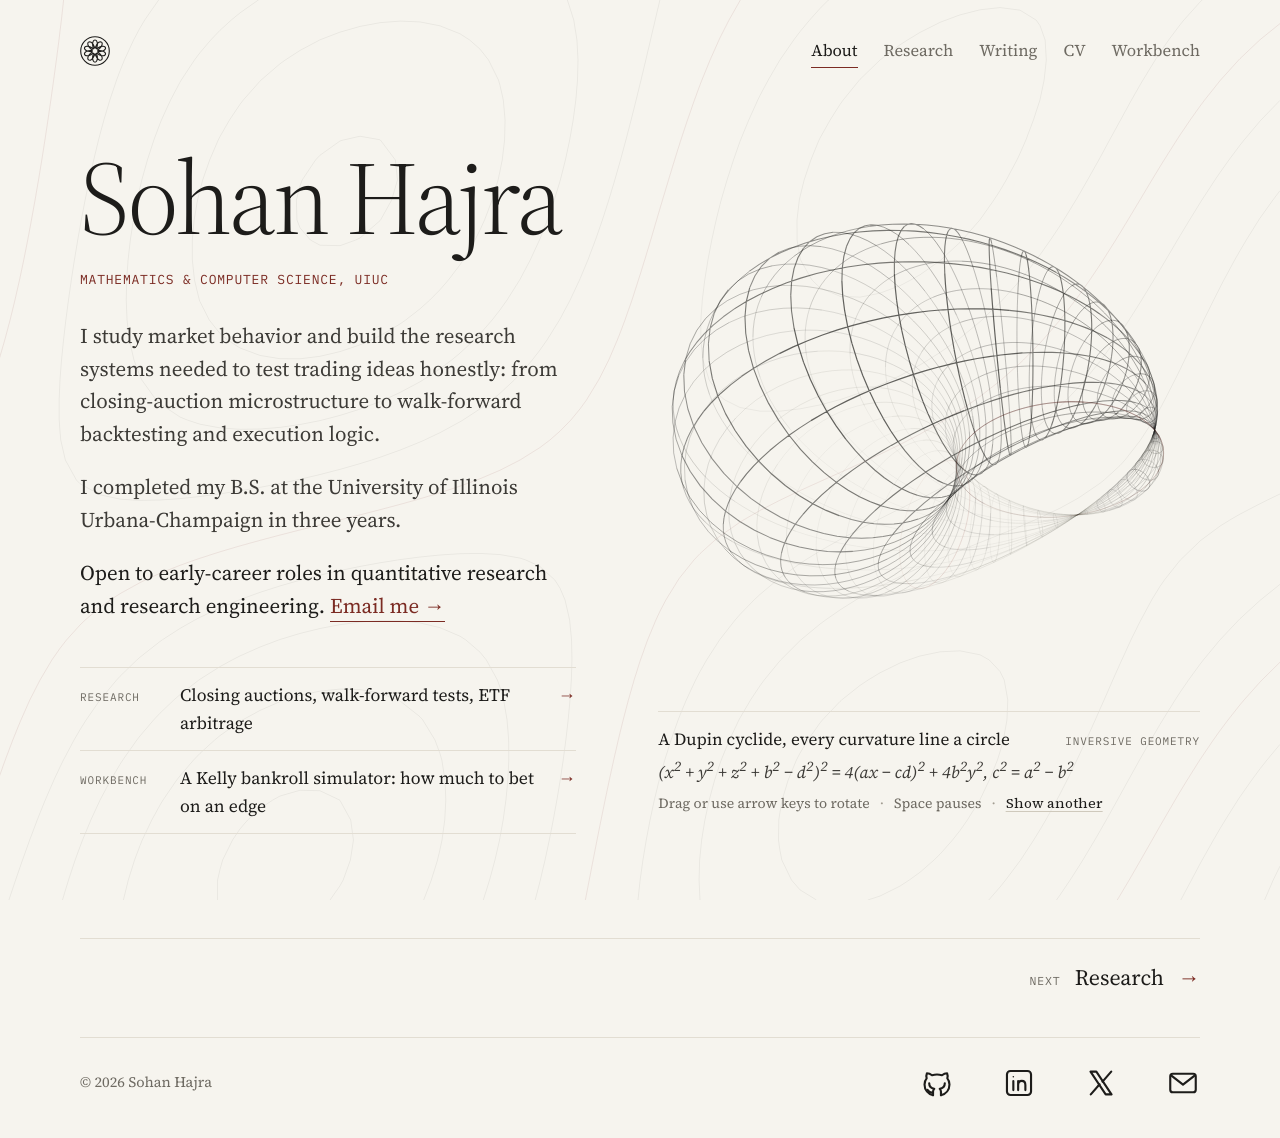
==== commit e783dced: "RSS button opens a readable feed page (Chrome dropped XSLT, so feed.xml showed raw); feed.xml unchan" ====
--- a/index.html
+++ b/index.html
@@ -172,7 +172,7 @@
       <h1 id="writing-title" class="section-title">Proposals, one a week.</h1>
       <p class="section-lede">Each post is a research question taken from a one-page proposal to running code, with what I believed, what broke, and what I believe now.</p>
       <div class="group">
-        <div class="group-head"><h2>Posts</h2><span class="aside">A new proposal each week<a class="rss" href="writing/feed.xml"><svg viewBox="0 0 16 16" aria-hidden="true"><circle cx="3" cy="13" r="1.6" fill="currentColor"/><path d="M2 7.5a6.5 6.5 0 0 1 6.5 6.5M2 2.5A11.5 11.5 0 0 1 13.5 14" fill="none" stroke="currentColor" stroke-width="1.6"/></svg>RSS</a></span></div>
+        <div class="group-head"><h2>Posts</h2><span class="aside">A new proposal each week<a class="rss" href="writing/feed.html"><svg viewBox="0 0 16 16" aria-hidden="true"><circle cx="3" cy="13" r="1.6" fill="currentColor"/><path d="M2 7.5a6.5 6.5 0 0 1 6.5 6.5M2 2.5A11.5 11.5 0 0 1 13.5 14" fill="none" stroke="currentColor" stroke-width="1.6"/></svg>RSS</a></span></div>
         <ol class="posts">
           <li class="post card2">
             <div class="entry-index">01</div>
--- a/assets/styles.css
+++ b/assets/styles.css
@@ -320,6 +320,11 @@
   .stats .v { font-size: 20px; }
   .stats .k { font-size: 13px; line-height: 1.35; }
   .post .meta { text-align: left; justify-items: start; padding-top: 6px; grid-row: 2; }
+  .post .meta { grid-template-columns: 1fr auto; column-gap: 12px; padding-bottom: 12px; }
+  .post .meta > :nth-child(1) { grid-column: 1; grid-row: 1; }
+  .post .meta > :nth-child(2) { grid-column: 1; grid-row: 2; }
+  .post .meta > :nth-child(3) { grid-column: 2; grid-row: 2; justify-self: end; }
+  .post .meta > .upd { grid-column: 1; grid-row: 3; margin-top: 4px; }
   .tl { grid-template-columns: 1fr; gap: 2px; padding: 20px 0; }
   .tl .when { padding-top: 0; }
   .controls { grid-template-columns: 1fr; }
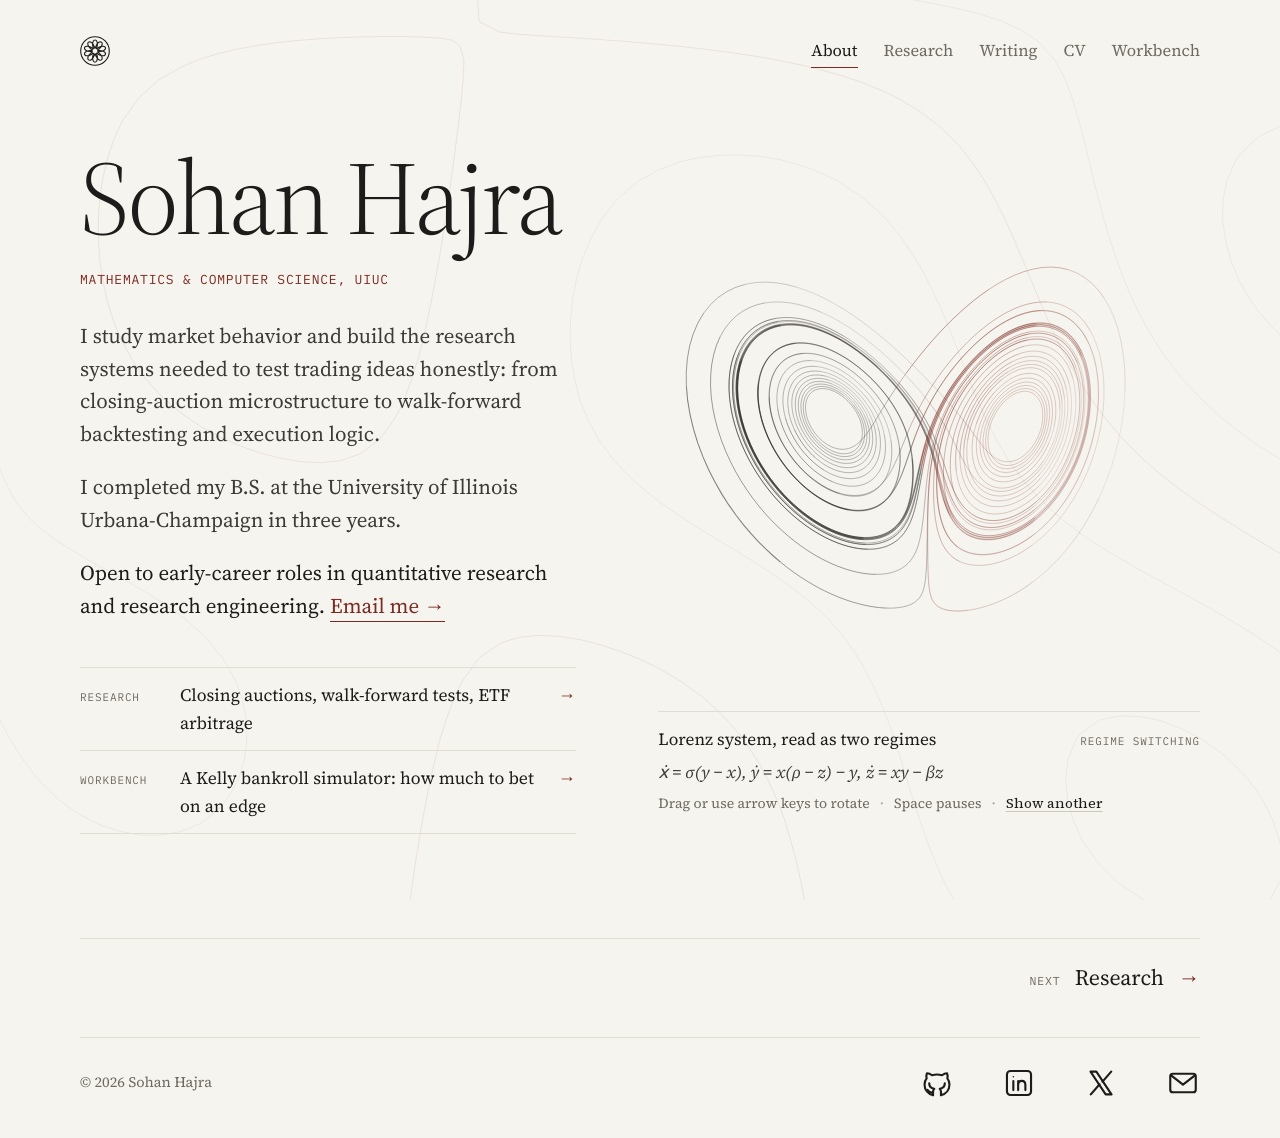
==== commit 1c31edfb: "Add Google Search Console verification tag" ====
--- a/index.html
+++ b/index.html
@@ -7,6 +7,7 @@
   <meta name="description" content="Sohan Hajra: Mathematics & Computer Science, UIUC. Market-microstructure research, systematic trading research infrastructure, and trading-system engineering.">
   <meta name="theme-color" content="#f6f4ee">
   <meta name="author" content="Sohan Hajra">
+  <meta name="google-site-verification" content="8aD7gAHXDv9y2657Mh219rPfDeajyxprvlfgcA6s7C0" />
   <link rel="canonical" href="https://sohanhajra.github.io/">
   <meta property="og:title" content="Sohan Hajra · Quantitative research & trading systems">
   <meta property="og:description" content="Market-microstructure research, systematic trading research infrastructure, and trading-system engineering.">
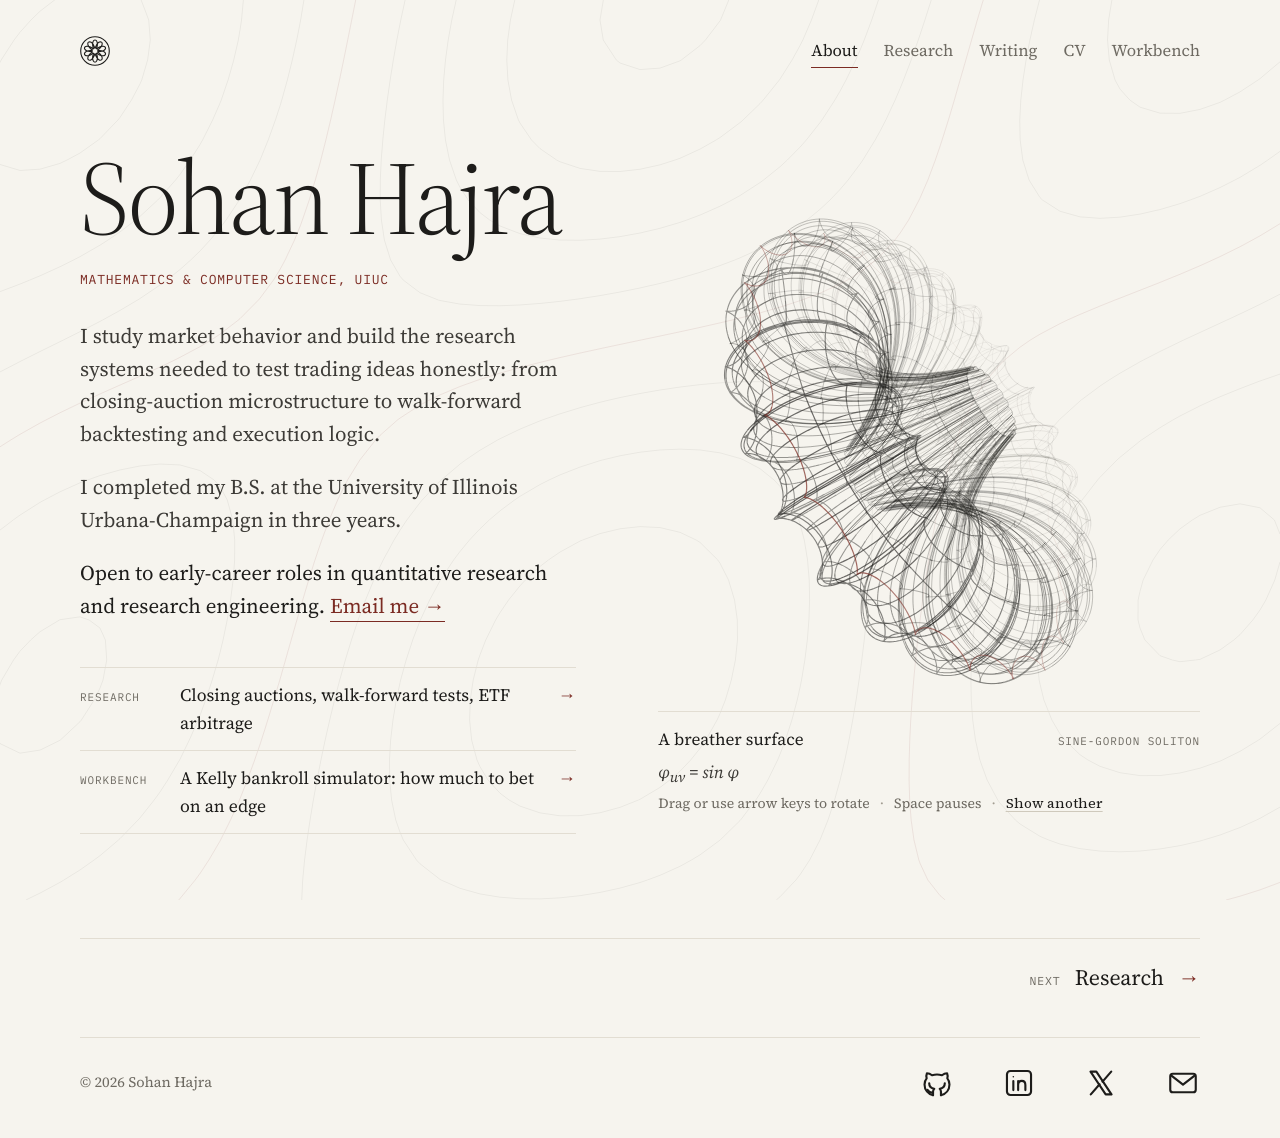
==== commit 6541e873: "Add Person structured data (JSON-LD)" ====
--- a/index.html
+++ b/index.html
@@ -8,6 +8,30 @@
   <meta name="theme-color" content="#f6f4ee">
   <meta name="author" content="Sohan Hajra">
   <meta name="google-site-verification" content="8aD7gAHXDv9y2657Mh219rPfDeajyxprvlfgcA6s7C0" />
+  <script type="application/ld+json">
+{
+    "@context": "https://schema.org",
+    "@type": "Person",
+    "name": "Sohan Hajra",
+    "url": "https://sohanhajra.github.io/",
+    "description": "Mathematics & Computer Science, UIUC. Market-microstructure research, systematic trading research infrastructure, and trading-system engineering.",
+    "alumniOf": {
+      "@type": "CollegeOrUniversity",
+      "name": "University of Illinois Urbana-Champaign"
+    },
+    "knowsAbout": [
+      "Quantitative research",
+      "Market microstructure",
+      "Systematic trading",
+      "Trading systems"
+    ],
+    "sameAs": [
+      "https://www.linkedin.com/in/sohan-hajra/",
+      "https://github.com/sohanHajra",
+      "https://x.com/sohan_hajra"
+    ]
+  }
+  </script>
   <link rel="canonical" href="https://sohanhajra.github.io/">
   <meta property="og:title" content="Sohan Hajra · Quantitative research & trading systems">
   <meta property="og:description" content="Market-microstructure research, systematic trading research infrastructure, and trading-system engineering.">
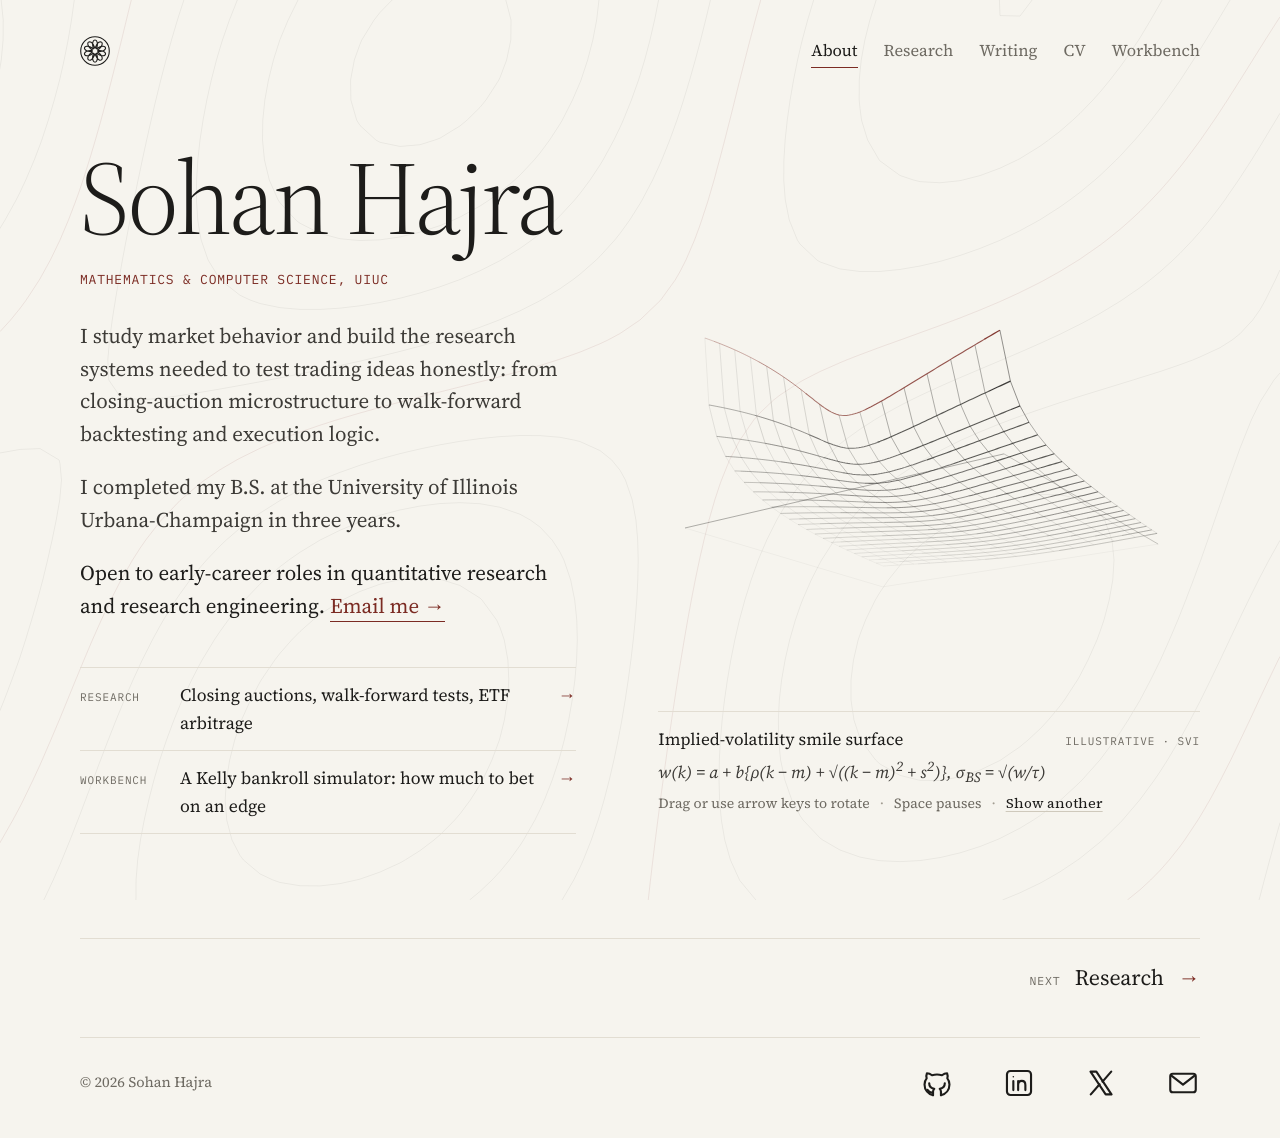
==== commit 698a5027: "Person schema: add ORCID to sameAs" ====
--- a/index.html
+++ b/index.html
@@ -28,7 +28,8 @@
     "sameAs": [
       "https://www.linkedin.com/in/sohan-hajra/",
       "https://github.com/sohanHajra",
-      "https://x.com/sohan_hajra"
+      "https://x.com/sohan_hajra",
+      "https://orcid.org/0009-0007-8593-5073"
     ]
   }
   </script>
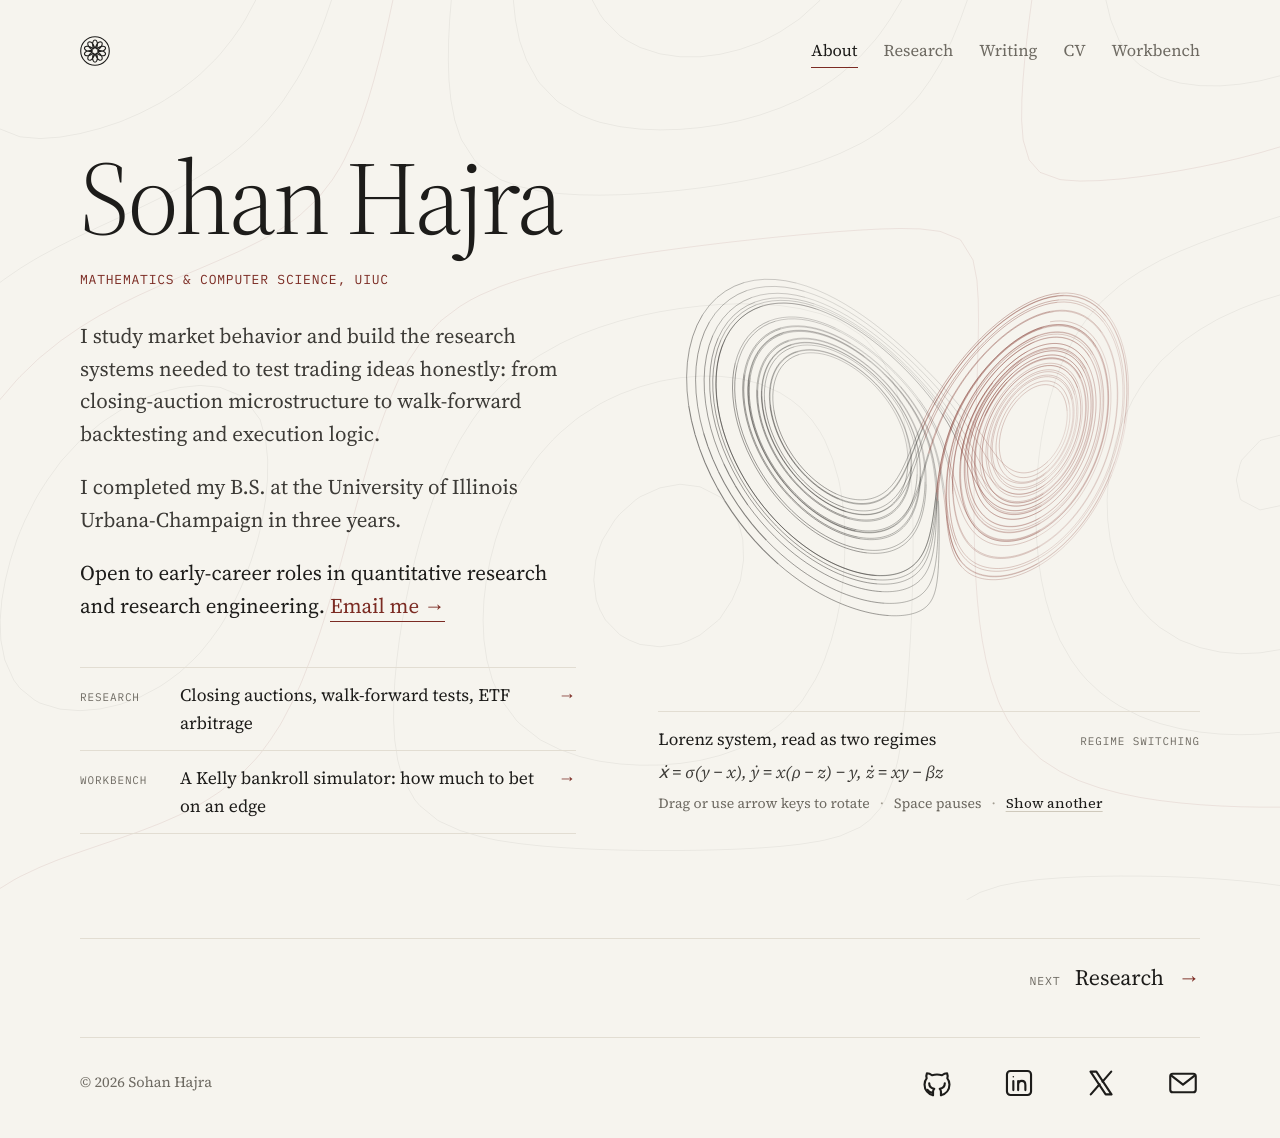
==== commit ae52f1e1: "SEO: canonical, OG and Article schema on subpages; WebSite schema; sitemap lastmod" ====
--- a/index.html
+++ b/index.html
@@ -9,27 +9,41 @@
   <meta name="author" content="Sohan Hajra">
   <meta name="google-site-verification" content="8aD7gAHXDv9y2657Mh219rPfDeajyxprvlfgcA6s7C0" />
   <script type="application/ld+json">
-{
+  {
     "@context": "https://schema.org",
-    "@type": "Person",
-    "name": "Sohan Hajra",
-    "url": "https://sohanhajra.github.io/",
-    "description": "Mathematics & Computer Science, UIUC. Market-microstructure research, systematic trading research infrastructure, and trading-system engineering.",
-    "alumniOf": {
-      "@type": "CollegeOrUniversity",
-      "name": "University of Illinois Urbana-Champaign"
-    },
-    "knowsAbout": [
-      "Quantitative research",
-      "Market microstructure",
-      "Systematic trading",
-      "Trading systems"
-    ],
-    "sameAs": [
-      "https://www.linkedin.com/in/sohan-hajra/",
-      "https://github.com/sohanHajra",
-      "https://x.com/sohan_hajra",
-      "https://orcid.org/0009-0007-8593-5073"
+    "@graph": [
+      {
+        "@type": "Person",
+        "@id": "https://sohanhajra.github.io/#person",
+        "name": "Sohan Hajra",
+        "url": "https://sohanhajra.github.io/",
+        "description": "Mathematics & Computer Science, UIUC. Market-microstructure research, systematic trading research infrastructure, and trading-system engineering.",
+        "alumniOf": {
+          "@type": "CollegeOrUniversity",
+          "name": "University of Illinois Urbana-Champaign"
+        },
+        "knowsAbout": [
+          "Quantitative research",
+          "Market microstructure",
+          "Systematic trading",
+          "Trading systems"
+        ],
+        "sameAs": [
+          "https://www.linkedin.com/in/sohan-hajra/",
+          "https://github.com/sohanHajra",
+          "https://x.com/sohan_hajra",
+          "https://orcid.org/0009-0007-8593-5073"
+        ]
+      },
+      {
+        "@type": "WebSite",
+        "@id": "https://sohanhajra.github.io/#website",
+        "url": "https://sohanhajra.github.io/",
+        "name": "Sohan Hajra",
+        "publisher": {
+          "@id": "https://sohanhajra.github.io/#person"
+        }
+      }
     ]
   }
   </script>
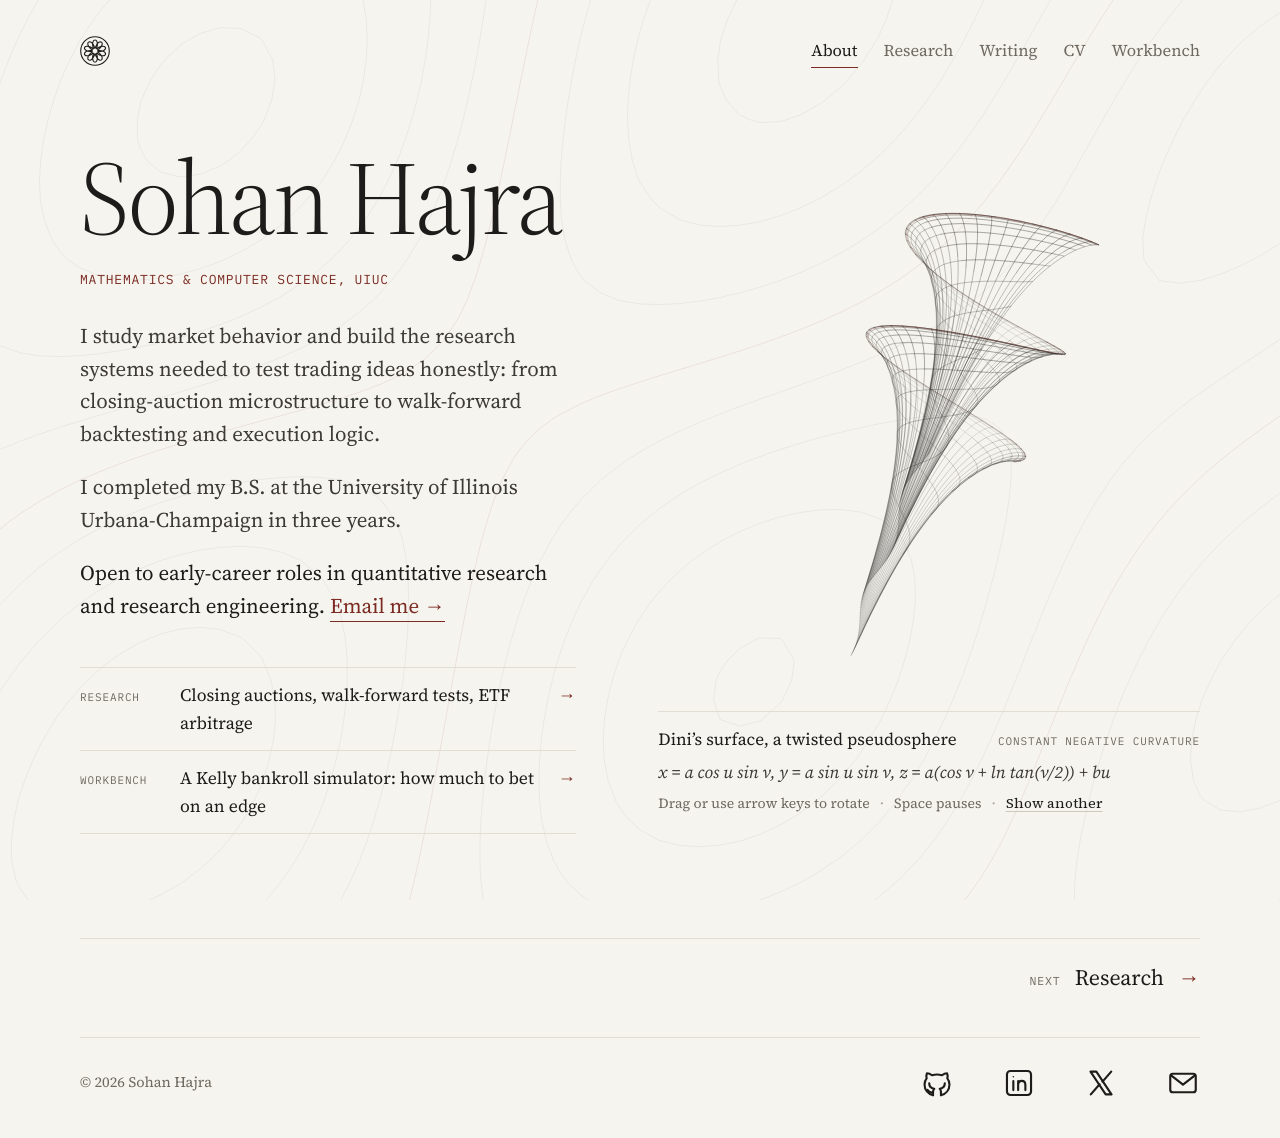
==== commit 7e06c3e3: "Writing: 02 Cost of Latency Curve in progress card; Research line" ====
--- a/index.html
+++ b/index.html
@@ -175,12 +175,12 @@
       </div>
 
       <div class="group">
-        <div class="group-head"><h2>Proposals Lab</h2><span class="status done">01 released Nov 22, 2026</span></div>
+        <div class="group-head"><h2>Proposals Lab</h2><span class="status live">02 in progress</span></div>
         <div class="entry">
           <div class="entry-index">∞</div>
           <div>
             <h3>A weekly research-proposal series</h3>
-            <div class="body"><p>Each question goes from a one-page proposal to running code. Hypotheses are written down before results, dead ends stay in the log, and null results get published. The first, <a href="#writing">01 · From Signal to Fill</a>, came out on November 22, 2026 with an inconclusive verdict, reported as is. Its first sequel, <a href="writing/01-signal-to-fill.html#s01b">01.b · Signal Cost Confirm</a>, came out on November 25, 2026 and is supported: the cost to a taker acting on a signal showed up on all twelve unseen test days.</p><p>Every release goes through claimcheck, the lab&rsquo;s own checker. Each number in the public notes is traced to the results file it came from, and the check fails if any sentence disagrees with the data. It also confirms that every cited source says how deeply it was read and that the preregistration was committed before any test data was touched.</p></div>
+            <div class="body"><p>Each question goes from a one-page proposal to running code. Hypotheses are written down before results, dead ends stay in the log, and null results get published. The first, <a href="#writing">01 · From Signal to Fill</a>, came out on November 22, 2026 with an inconclusive verdict, reported as is. Its first sequel, <a href="writing/01-signal-to-fill.html#s01b">01.b · Signal Cost Confirm</a>, came out on November 25, 2026 and is supported: the cost to a taker acting on a signal showed up on all twelve unseen test days. The second, <a href="#writing">02 &middot; Cost of Latency Curve</a>, started on November 28, 2026 and is in progress.</p><p>Every release goes through claimcheck, the lab&rsquo;s own checker. Each number in the public notes is traced to the results file it came from, and the check fails if any sentence disagrees with the data. It also confirms that every cited source says how deeply it was read and that the preregistration was committed before any test data was touched.</p></div>
             <div class="entry-links"><a href="https://github.com/sohanHajra/Proposals" target="_blank" rel="noopener">Proposals on GitHub<span class="ext" aria-hidden="true">↗</span><span class="visually-hidden"> (opens in a new tab)</span></a><a href="https://github.com/sohanHajra/Proposals/tree/main/claimcheck" target="_blank" rel="noopener">claimcheck<span class="ext" aria-hidden="true">↗</span><span class="visually-hidden"> (opens in a new tab)</span></a></div>
           </div>
           <ul class="stats" aria-label="Series rules">
@@ -214,6 +214,15 @@
       <div class="group">
         <div class="group-head"><h2>Posts</h2><span class="aside">A new proposal each week<a class="rss" href="writing/feed.html"><svg viewBox="0 0 16 16" aria-hidden="true"><circle cx="3" cy="13" r="1.6" fill="currentColor"/><path d="M2 7.5a6.5 6.5 0 0 1 6.5 6.5M2 2.5A11.5 11.5 0 0 1 13.5 14" fill="none" stroke="currentColor" stroke-width="1.6"/></svg>RSS</a></span></div>
         <ol class="posts">
+          <li class="post">
+            <div class="entry-index">02</div>
+            <div>
+              <h3><a href="https://github.com/sohanHajra/Proposals/tree/main/02-cost-of-latency-curve" target="_blank" rel="noopener">Cost of Latency Curve<span class="ext" aria-hidden="true">↗</span><span class="visually-hidden"> (opens in a new tab)</span></a></h3>
+              <p class="desc">Does the cost of latency on real order books fall on one curve against the price move over the delay divided by the spread, as Moallemi and Sa&#287;lam (2013) predict? I am currently reviewing the literature and pricing equity data before writing the preregistration.</p>
+              <div class="entry-links"><a href="https://github.com/sohanHajra/Proposals/tree/main/02-cost-of-latency-curve" target="_blank" rel="noopener">Project folder<span class="ext" aria-hidden="true">↗</span><span class="visually-hidden"> (opens in a new tab)</span></a><a href="https://github.com/sohanHajra/Proposals/blob/main/02-cost-of-latency-curve/LAB_NOTEBOOK.md" target="_blank" rel="noopener">Lab notebook<span class="ext" aria-hidden="true">↗</span><span class="visually-hidden"> (opens in a new tab)</span></a></div>
+            </div>
+            <div class="meta"><span class="status live">In progress</span><span>Started Nov 28, 2026</span></div>
+          </li>
           <li class="post card2">
             <div class="entry-index">01</div>
             <div>
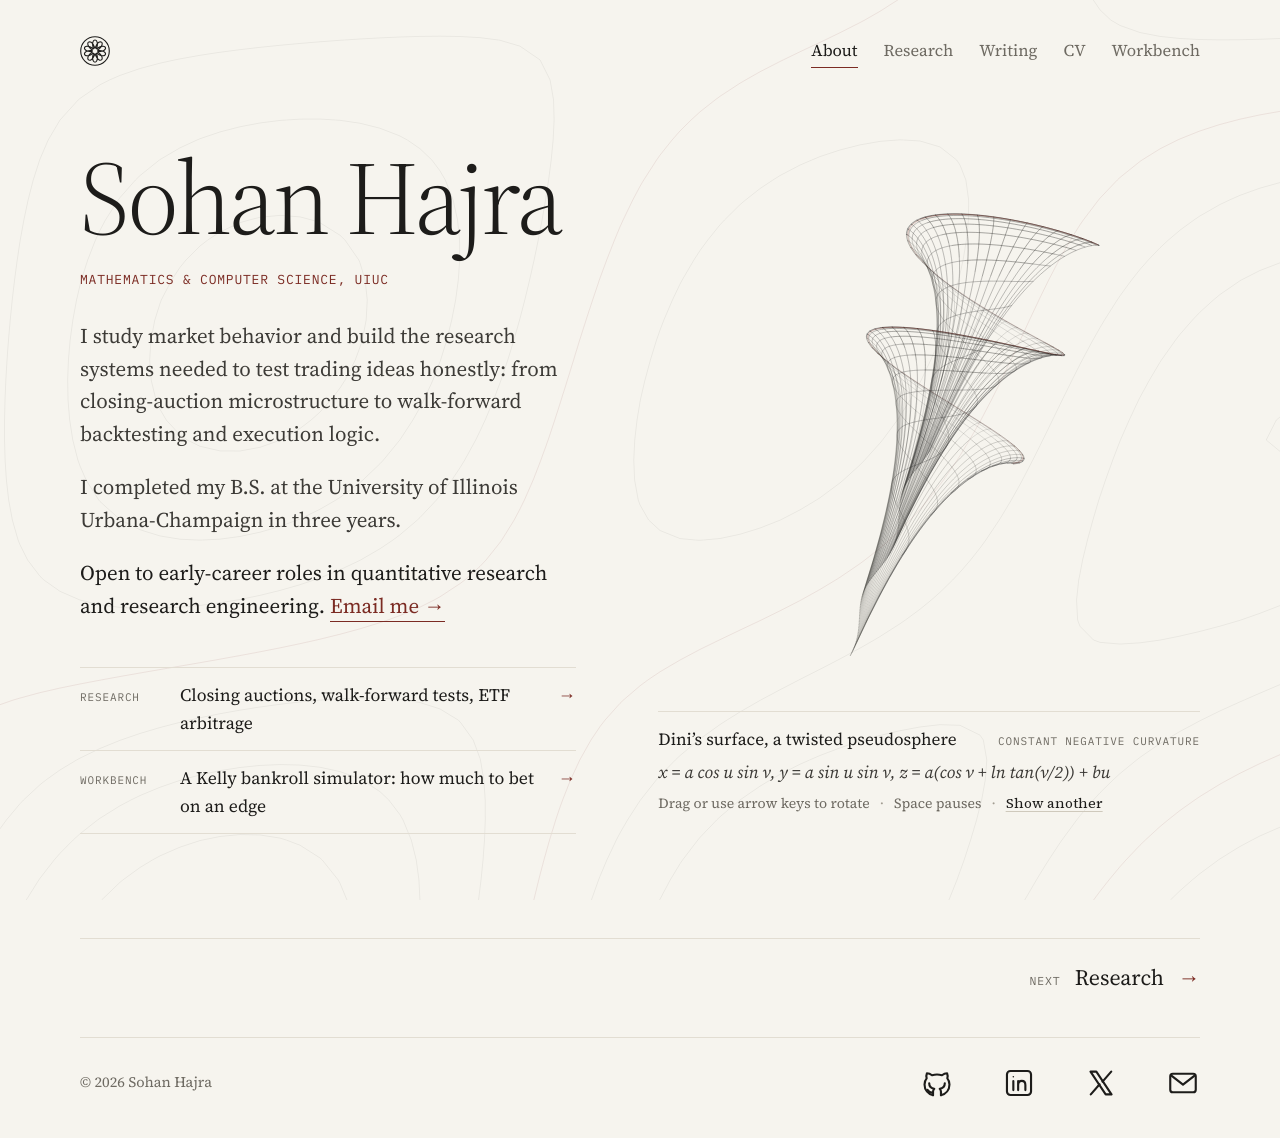
==== commit 6de57372: "02 title arrow off; 01 9 min read; gap under Proposals Lab title" ====
--- a/index.html
+++ b/index.html
@@ -179,7 +179,7 @@
         <div class="entry">
           <div class="entry-index">∞</div>
           <div>
-            <h3>A weekly research-proposal series</h3>
+            <h3 class="h-gap">A weekly research-proposal series</h3>
             <div class="body"><p>Each question goes from a one-page proposal to running code. Hypotheses are written down before results, dead ends stay in the log, and null results get published. The first, <a href="#writing">01 · From Signal to Fill</a>, came out on November 22, 2026 with an inconclusive verdict, reported as is. Its first sequel, <a href="writing/01-signal-to-fill.html#s01b">01.b · Signal Cost Confirm</a>, came out on November 25, 2026 and is supported: the cost to a taker acting on a signal showed up on all twelve unseen test days. The second, <a href="#writing">02 &middot; Cost of Latency Curve</a>, started on November 28, 2026 and is in progress.</p><p>Every release goes through claimcheck, the lab&rsquo;s own checker. Each number in the public notes is traced to the results file it came from, and the check fails if any sentence disagrees with the data. It also confirms that every cited source says how deeply it was read and that the preregistration was committed before any test data was touched.</p></div>
             <div class="entry-links"><a href="https://github.com/sohanHajra/Proposals" target="_blank" rel="noopener">Proposals on GitHub<span class="ext" aria-hidden="true">↗</span><span class="visually-hidden"> (opens in a new tab)</span></a><a href="https://github.com/sohanHajra/Proposals/tree/main/claimcheck" target="_blank" rel="noopener">claimcheck<span class="ext" aria-hidden="true">↗</span><span class="visually-hidden"> (opens in a new tab)</span></a></div>
           </div>
@@ -217,7 +217,7 @@
           <li class="post">
             <div class="entry-index">02</div>
             <div>
-              <h3><a href="https://github.com/sohanHajra/Proposals/tree/main/02-cost-of-latency-curve" target="_blank" rel="noopener">Cost of Latency Curve<span class="ext" aria-hidden="true">↗</span><span class="visually-hidden"> (opens in a new tab)</span></a></h3>
+              <h3><a href="https://github.com/sohanHajra/Proposals/tree/main/02-cost-of-latency-curve" target="_blank" rel="noopener">Cost of Latency Curve<span class="visually-hidden"> (opens in a new tab)</span></a></h3>
               <p class="desc">Does the cost of latency on real order books fall on one curve against the price move over the delay divided by the spread, as Moallemi and Sa&#287;lam (2013) predict? I am currently reviewing the literature and pricing equity data before writing the preregistration.</p>
               <div class="entry-links"><a href="https://github.com/sohanHajra/Proposals/tree/main/02-cost-of-latency-curve" target="_blank" rel="noopener">Project folder<span class="ext" aria-hidden="true">↗</span><span class="visually-hidden"> (opens in a new tab)</span></a><a href="https://github.com/sohanHajra/Proposals/blob/main/02-cost-of-latency-curve/LAB_NOTEBOOK.md" target="_blank" rel="noopener">Lab notebook<span class="ext" aria-hidden="true">↗</span><span class="visually-hidden"> (opens in a new tab)</span></a></div>
             </div>
@@ -237,7 +237,7 @@
               <div class="row"><span class="cta">Read the full story <span aria-hidden="true">→</span></span>
                 <span class="sec"><a href="https://github.com/sohanHajra/Proposals/blob/main/01-signal-to-fill/PROPOSAL.md" target="_blank" rel="noopener">Proposal<span class="ext" aria-hidden="true">↗</span><span class="visually-hidden"> (opens in a new tab)</span></a><a href="https://github.com/sohanHajra/Proposals/blob/main/01-signal-to-fill/LAB_NOTEBOOK.md" target="_blank" rel="noopener">Lab notebook<span class="ext" aria-hidden="true">↗</span><span class="visually-hidden"> (opens in a new tab)</span></a><a href="https://www.linkedin.com/feed/update/urn:li:activity:7530341721210077185/" target="_blank" rel="noopener">LinkedIn post<span class="ext" aria-hidden="true">↗</span><span class="visually-hidden"> (opens in a new tab)</span></a><a href="https://x.com/sohan_hajra/status/2124580066168295902" target="_blank" rel="noopener">X thread<span class="ext" aria-hidden="true">↗</span><span class="visually-hidden"> (opens in a new tab)</span></a></span></div>
             </div>
-            <div class="meta"><span class="status done">Released</span><span>Nov 22, 2026</span><span>8 min read</span><span class="upd">Updated Nov 26</span></div>
+            <div class="meta"><span class="status done">Released</span><span>Nov 22, 2026</span><span>9 min read</span><span class="upd">Updated Nov 26</span></div>
           </li>
         </ol>
       </div>
--- a/assets/styles.css
+++ b/assets/styles.css
@@ -157,6 +157,7 @@
 .entry:last-child { border-bottom: 0; }
 .entry-index { font-family: var(--mono); font-size: 12.5px; color: var(--accent); padding-top: 9px; }
 .entry h3 { font-size: clamp(25px, 2.6vw, 30px); margin-bottom: 4px; }
+.entry h3.h-gap { margin-bottom: 14px; }
 .field { font-family: var(--mono); font-size: 11.5px; letter-spacing: .07em; text-transform: uppercase; color: var(--muted); margin: 0 0 14px; }
 .entry .q { font-style: italic; color: var(--ink-2); font-size: 18.5px; margin-bottom: .7em; }
 .entry .body { color: var(--ink-2); max-width: var(--measure); }
